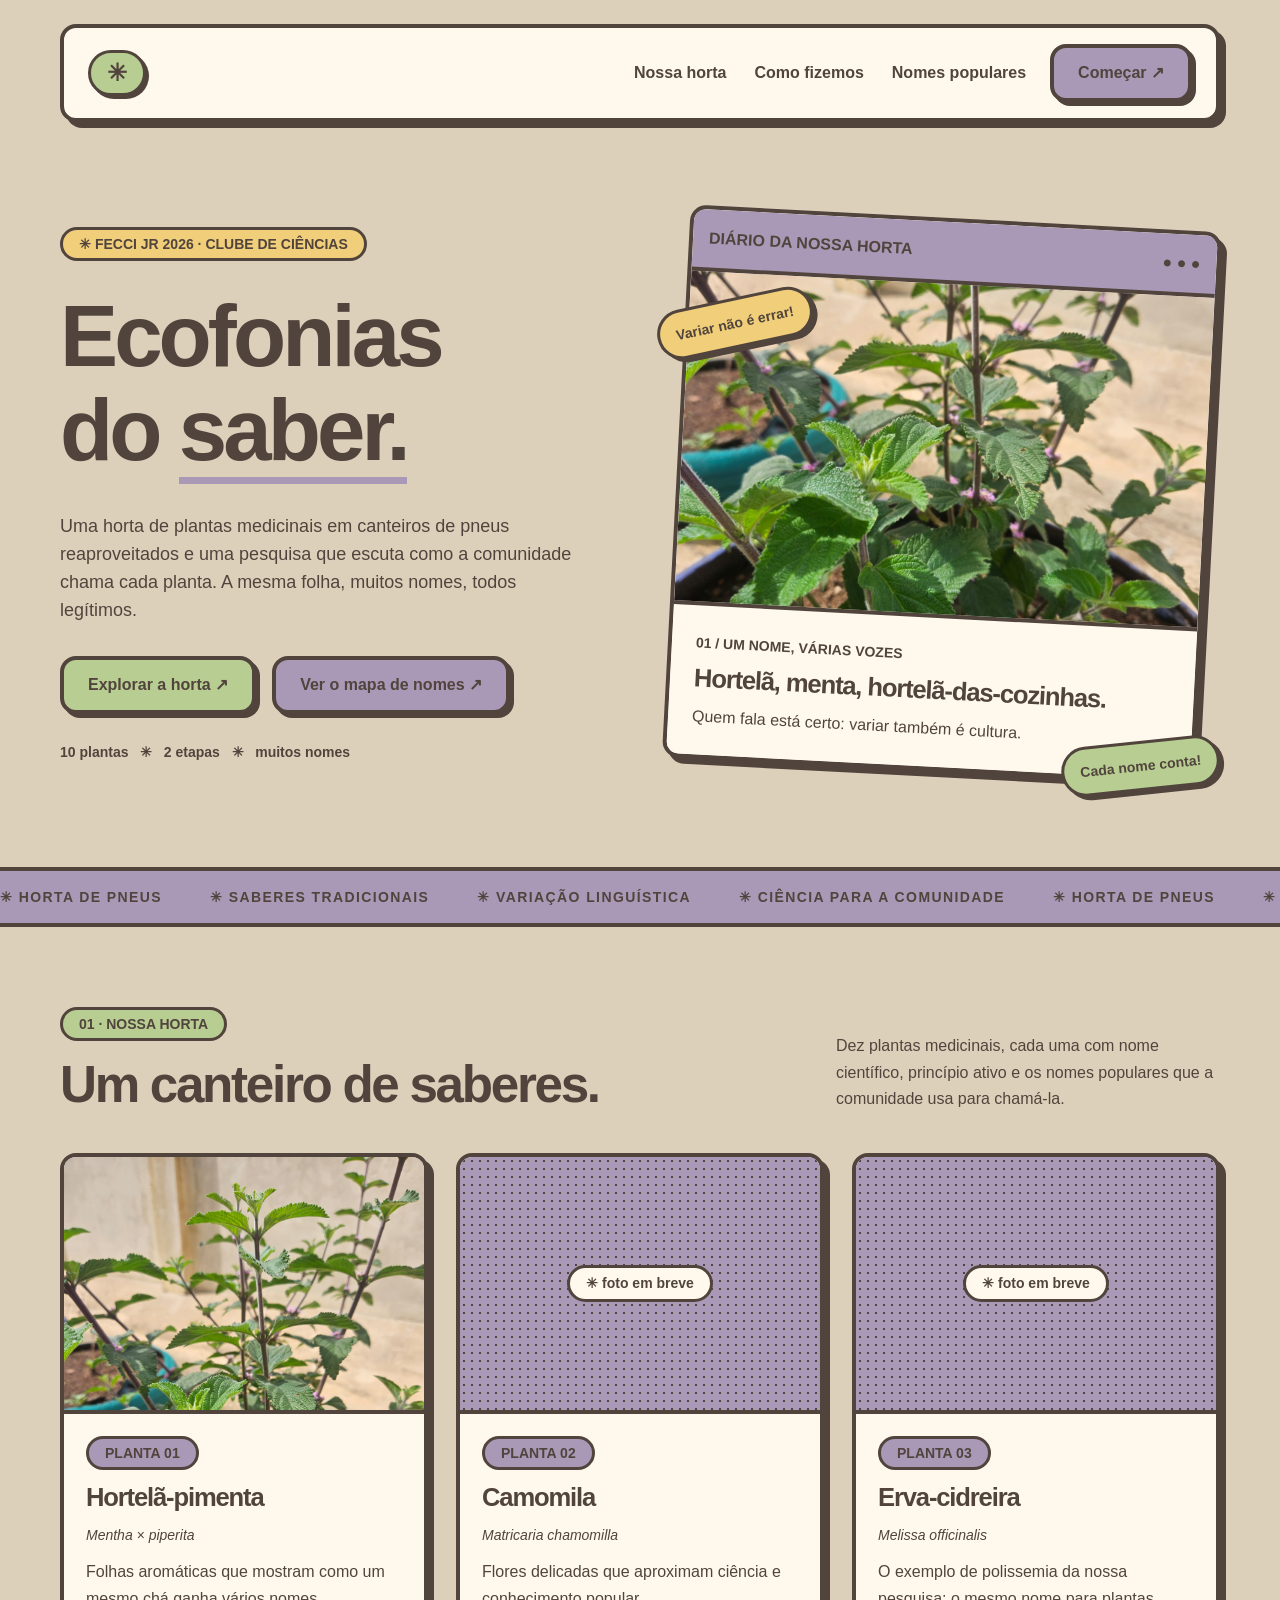
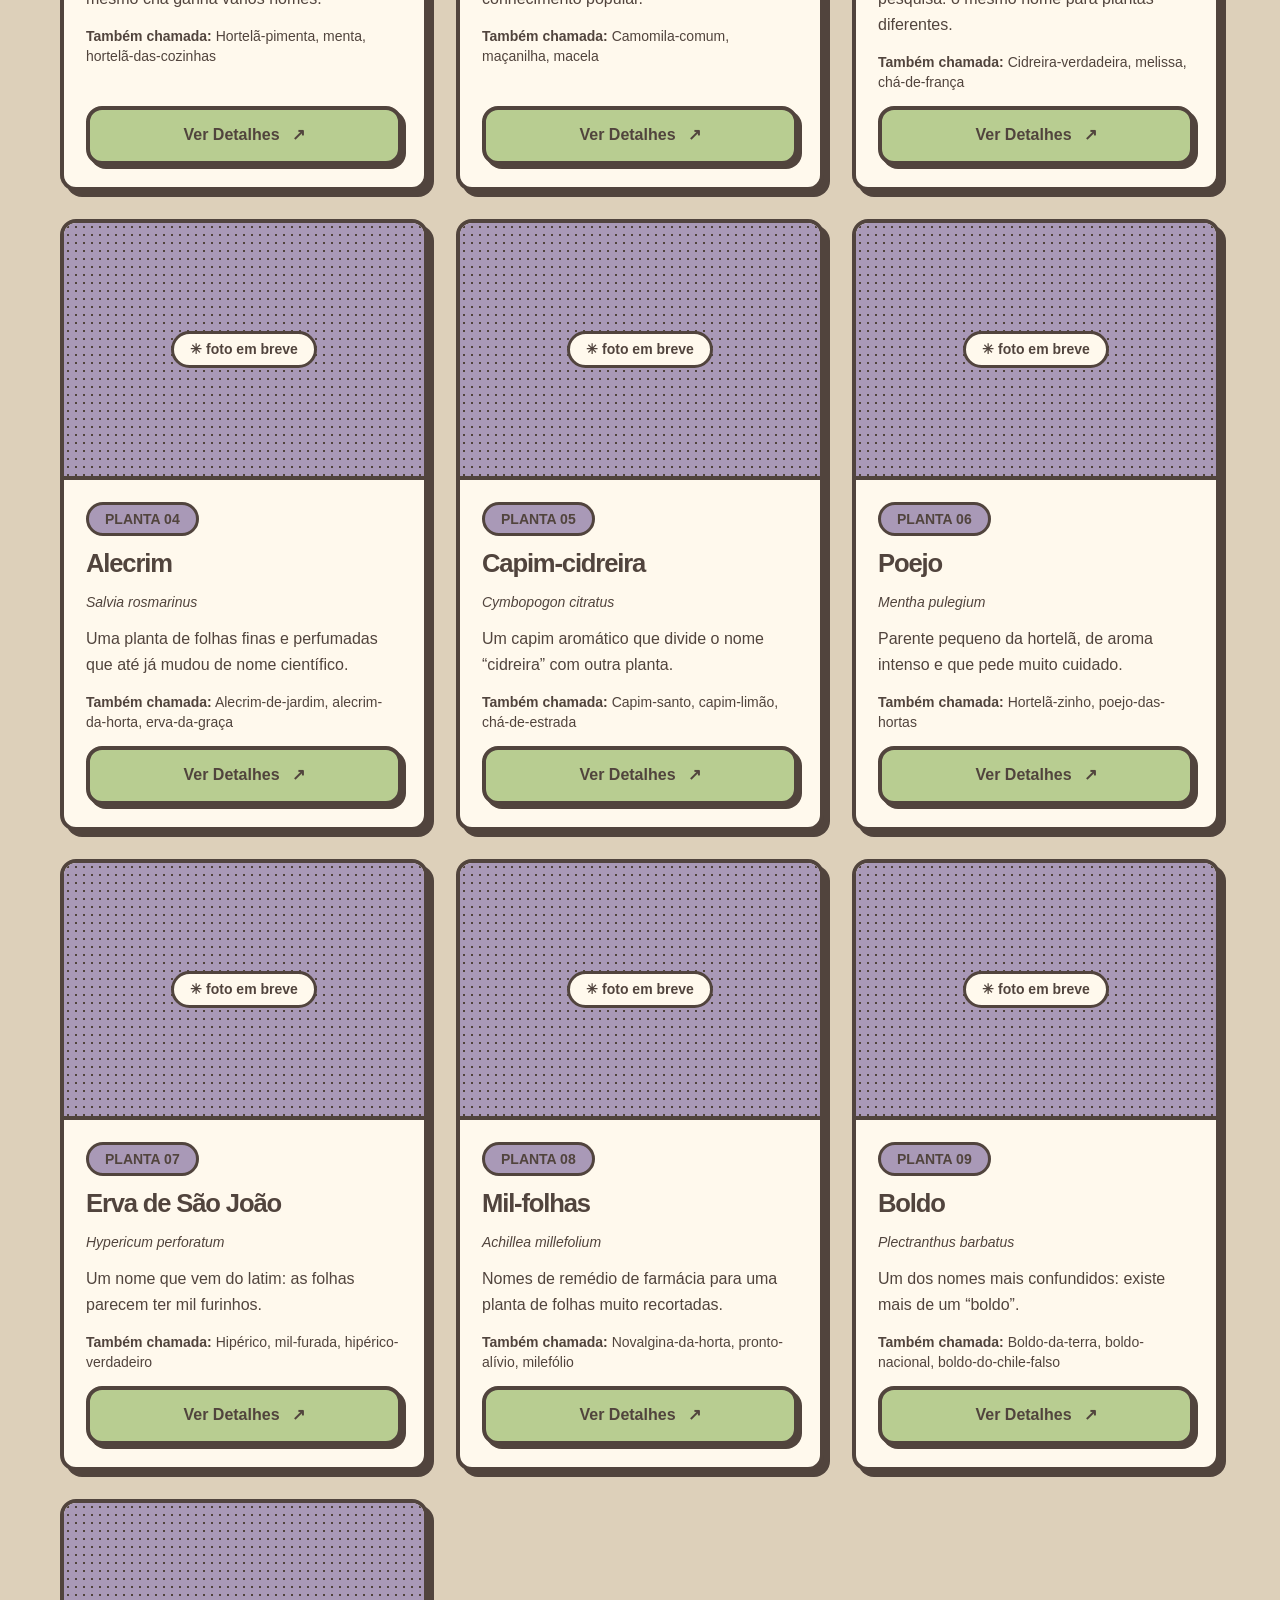
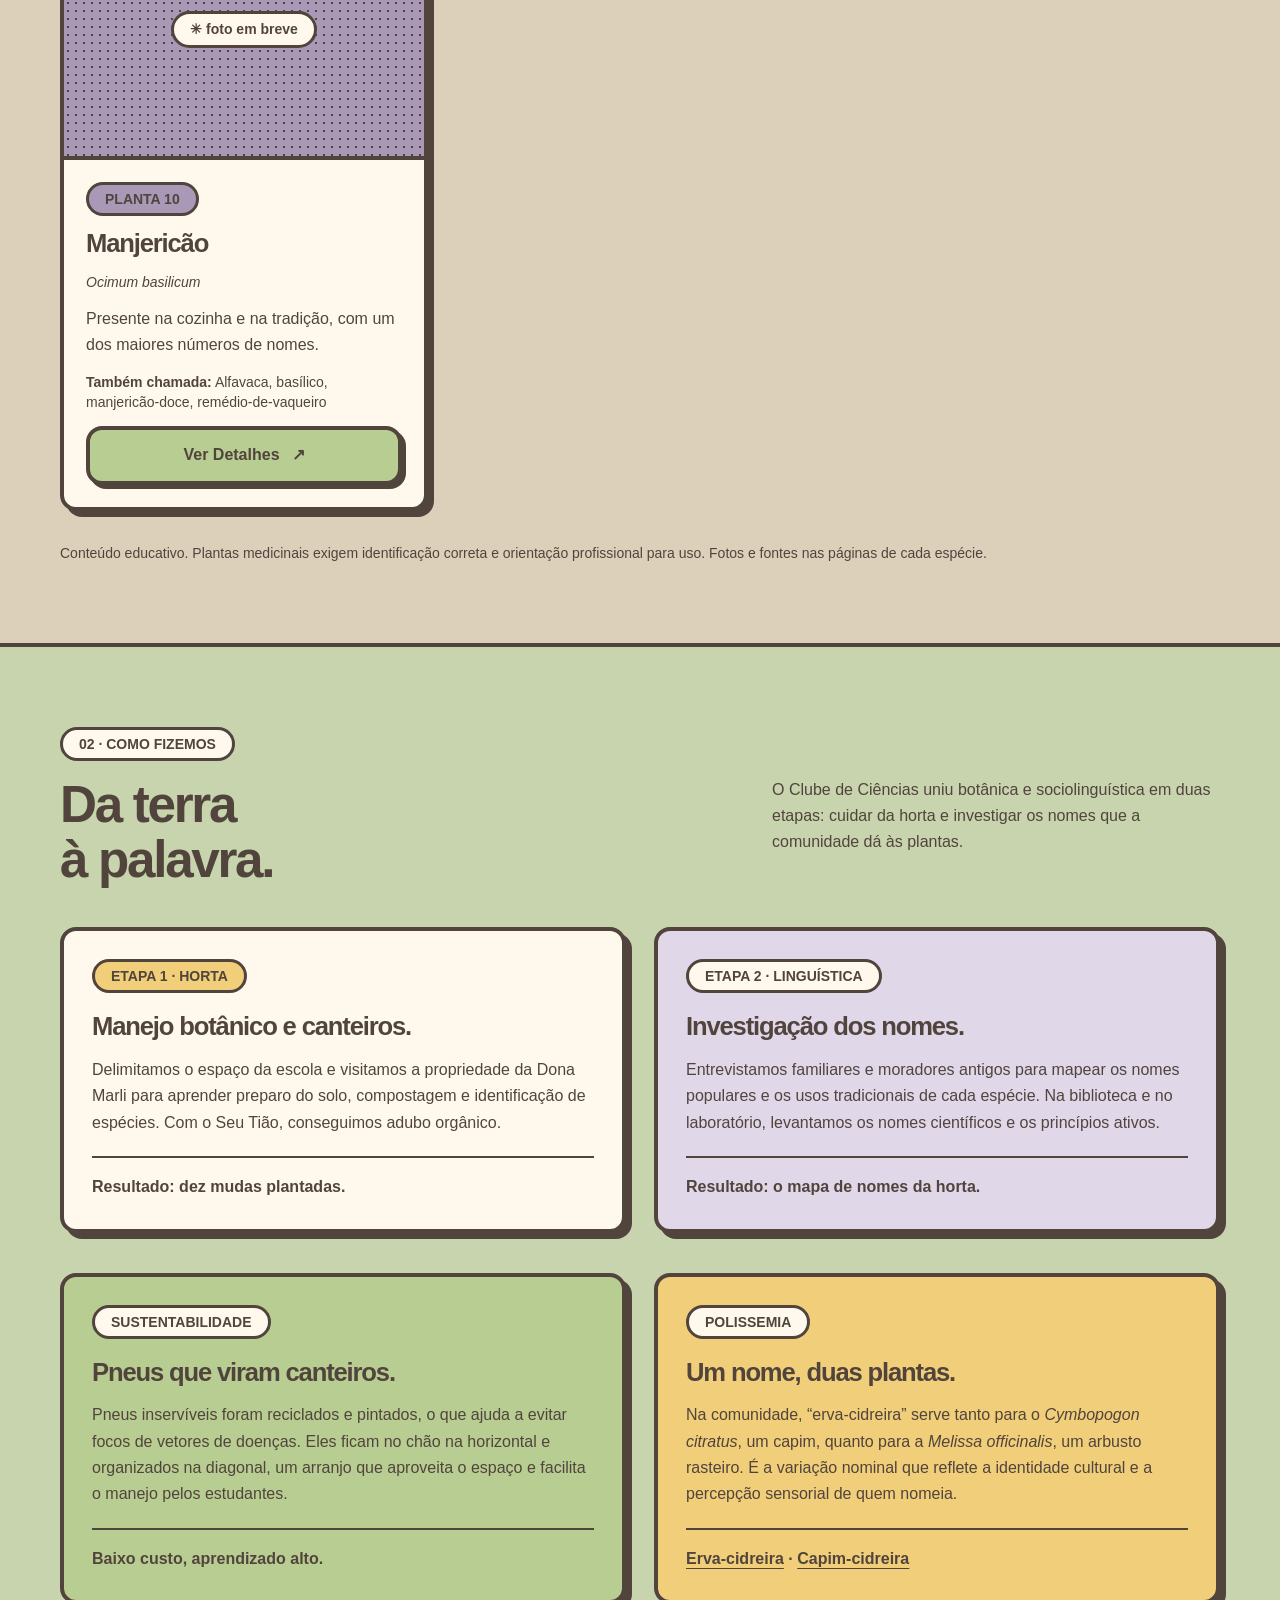
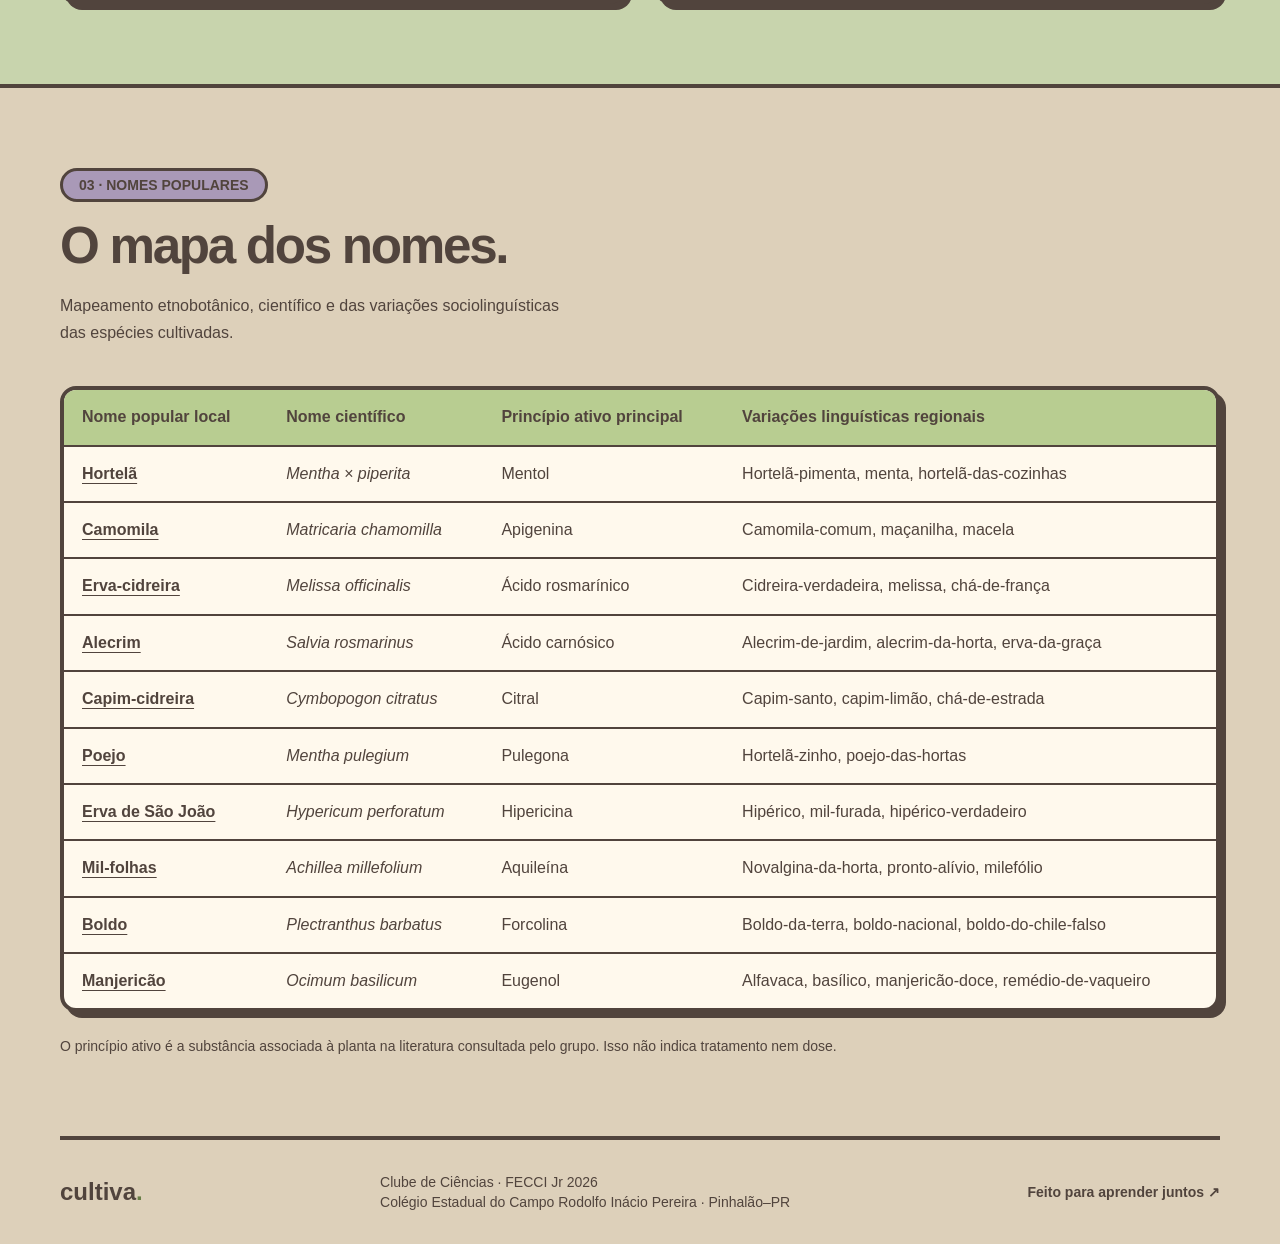
==== index.html @ 391a5bec "Add files via upload" ====
<!doctype html>
<html lang="pt-BR">
  <head>
    <meta charset="UTF-8" />
    <meta name="viewport" content="width=device-width, initial-scale=1" />
    <meta name="description" content="Ecofonias do saber: horta de plantas medicinais em canteiros de pneus e a pesquisa sobre os nomes populares das plantas, do Clube de Ciências do Colégio Estadual do Campo Rodolfo Inácio Pereira (FECCI Jr 2026)." />
    <meta name="theme-color" content="#DDD0BA" />
    <title>Ecofonias do saber | FECCI Jr 2026</title>
    <link rel="stylesheet" href="assets/style.css" />
    <script src="script.js" defer></script>
  </head>
  <body>
    <a class="skip btn bg-amarelo" href="#conteudo">Pular para o conteúdo</a>
    <header class="wrap box mt-6 flex flex-wrap items-center justify-between gap-4 p-4 md:px-6">
      <a class="badge bg-verde text-2xl shadow-[3px_3px_0_#51443D]" href="index.html" aria-label="Cultiva, início">✳ </a><button class="btn bg-creme md:hidden" data-menu-toggle aria-expanded="false" aria-controls="menu">Menu ☰</button>
      <nav id="menu" data-menu class="site-nav flex items-center gap-5" aria-label="Navegação principal">
        <a class="nav-link" href="#horta">Nossa horta</a><a class="nav-link" href="#metodo">Como fizemos</a><a class="nav-link" href="#nomes">Nomes populares</a><a class="btn bg-lavanda" href="#horta">Começar ↗</a>
      </nav>
    </header>
    <main id="conteudo">
      <section class="wrap grid grid-cols-1 items-center gap-12 py-20 md:grid-cols-2 md:py-24">
        <div class="hero-in">
          <span class="badge bg-amarelo mb-7">✳ FECCI JR 2026 · CLUBE DE CIÊNCIAS</span>
          <h1>Ecofonias<br />do <span class="inline-block border-b-[7px] border-lavanda">saber.</span></h1>
          <p class="mt-7 max-w-lg text-lg">Uma horta de plantas medicinais em canteiros de pneus reaproveitados e uma pesquisa que escuta como a comunidade chama cada planta. A mesma folha, muitos nomes, todos legítimos.</p>
          <div class="mt-8 flex flex-wrap gap-4">
            <a class="btn bg-verde" href="#horta">Explorar a horta ↗</a><a class="btn bg-lavanda" href="#nomes">Ver o mapa de nomes ↗</a>
          </div>
          <p class="mt-7 text-sm font-bold">10 plantas &nbsp; ✳ &nbsp; 2 etapas &nbsp; ✳ &nbsp; muitos nomes</p>
        </div>
        <div class="hero-art hero-art-in relative px-3">
          <div class="box rotate-[3deg] overflow-hidden">
            <div class="flex justify-between border-b-4 border-marrom bg-lavanda p-4 font-bold"><span>DIÁRIO DA NOSSA HORTA</span><span aria-hidden="true">● ● ●</span></div>
            <img class="w-full h-[330px] object-cover" src="assets/hortela.jpeg" alt="Hortelã-pimenta (Mentha × piperita)" width="960" height="720" fetchpriority="high" />
            <div class="border-t-4 border-marrom bg-creme p-6">
              <span class="text-sm font-bold">01 / UM NOME, VÁRIAS VOZES</span>
              <h3 class="mt-2">Hortelã, menta, hortelã-das-cozinhas.</h3>
              <p class="mt-3">Quem fala está certo: variar também é cultura.</p>
            </div>
          </div>
          <span class="badge bob absolute -left-2 top-20 -rotate-12 bg-amarelo py-3 shadow-[4px_4px_0_#51443D]">Variar não é errar!</span><span class="badge bob bob-2 absolute -bottom-5 right-0 -rotate-6 bg-verde py-3 shadow-[4px_4px_0_#51443D]">Cada nome conta!</span>
        </div>
      </section>
      <div class="marquee border-y-4 border-marrom bg-lavanda py-4" aria-label="Horta de pneus, saberes tradicionais, variação linguística, ciência para a comunidade">
        <div class="marquee-track text-sm font-black uppercase tracking-widest">
          <div class="marquee-group"><span>✳ Horta de pneus</span><span>✳ Saberes tradicionais</span><span>✳ Variação linguística</span><span>✳ Ciência para a comunidade</span></div>
          <div class="marquee-group" aria-hidden="true"><span>✳ Horta de pneus</span><span>✳ Saberes tradicionais</span><span>✳ Variação linguística</span><span>✳ Ciência para a comunidade</span></div>
        </div>
      </div>

      <section id="horta" class="wrap section">
        <div class="mb-10 flex flex-wrap items-end justify-between gap-6">
          <div><span class="badge bg-verde mb-4">01 · NOSSA HORTA</span><h2>Um canteiro de saberes.</h2></div>
          <p class="max-w-sm">Dez plantas medicinais, cada uma com nome científico, princípio ativo e os nomes populares que a comunidade usa para chamá-la.</p>
        </div>
        <div class="grid grid-cols-1 gap-7 sm:grid-cols-2 lg:grid-cols-3">
          <article class="box plant-card">
            <div class="photo-frame photo-card">
              <img src="assets/hortela.jpeg" alt="Hortelã-pimenta (Mentha × piperita)" width="960" height="720" loading="eager" onerror="this.remove()" />
            </div>
            <div class="card-body">
              <span class="badge bg-lavanda">PLANTA 01</span>
              <h3>Hortelã-pimenta</h3>
              <p class="text-sm italic">Mentha × piperita</p>
              <p>Folhas aromáticas que mostram como um mesmo chá ganha vários nomes.</p>
              <p class="text-sm"><strong>Também chamada:</strong> Hortelã-pimenta, menta, hortelã-das-cozinhas</p>
              <a class="btn bg-verde" href="planta1.html" aria-label="Ver detalhes de Hortelã-pimenta">Ver Detalhes <span aria-hidden="true">↗</span></a>
            </div>
          </article>
          <article class="box plant-card">
            <div class="photo-frame photo-card">
              <img src="assets/planta2.jpg" alt="Camomila (Matricaria chamomilla)" width="960" height="720" loading="lazy" onerror="this.remove()" />
            </div>
            <div class="card-body">
              <span class="badge bg-lavanda">PLANTA 02</span>
              <h3>Camomila</h3>
              <p class="text-sm italic">Matricaria chamomilla</p>
              <p>Flores delicadas que aproximam ciência e conhecimento popular.</p>
              <p class="text-sm"><strong>Também chamada:</strong> Camomila-comum, maçanilha, macela</p>
              <a class="btn bg-verde" href="planta2.html" aria-label="Ver detalhes de Camomila">Ver Detalhes <span aria-hidden="true">↗</span></a>
            </div>
          </article>
          <article class="box plant-card">
            <div class="photo-frame photo-card">
              <img src="assets/planta3.jpg" alt="Erva-cidreira (Melissa officinalis)" width="960" height="720" loading="lazy" onerror="this.remove()" />
            </div>
            <div class="card-body">
              <span class="badge bg-lavanda">PLANTA 03</span>
              <h3>Erva-cidreira</h3>
              <p class="text-sm italic">Melissa officinalis</p>
              <p>O exemplo de polissemia da nossa pesquisa: o mesmo nome para plantas diferentes.</p>
              <p class="text-sm"><strong>Também chamada:</strong> Cidreira-verdadeira, melissa, chá-de-frança</p>
              <a class="btn bg-verde" href="planta3.html" aria-label="Ver detalhes de Erva-cidreira">Ver Detalhes <span aria-hidden="true">↗</span></a>
            </div>
          </article>
          <article class="box plant-card">
            <div class="photo-frame photo-card">
              <img src="assets/planta4.jpg" alt="Alecrim (Salvia rosmarinus)" width="960" height="720" loading="lazy" onerror="this.remove()" />
            </div>
            <div class="card-body">
              <span class="badge bg-lavanda">PLANTA 04</span>
              <h3>Alecrim</h3>
              <p class="text-sm italic">Salvia rosmarinus</p>
              <p>Uma planta de folhas finas e perfumadas que até já mudou de nome científico.</p>
              <p class="text-sm"><strong>Também chamada:</strong> Alecrim-de-jardim, alecrim-da-horta, erva-da-graça</p>
              <a class="btn bg-verde" href="planta4.html" aria-label="Ver detalhes de Alecrim">Ver Detalhes <span aria-hidden="true">↗</span></a>
            </div>
          </article>
          <article class="box plant-card">
            <div class="photo-frame photo-card">
              <img src="assets/capim-cidreira.jpg" alt="Capim-cidreira (Cymbopogon citratus)" width="960" height="720" loading="lazy" onerror="this.remove()" />
            </div>
            <div class="card-body">
              <span class="badge bg-lavanda">PLANTA 05</span>
              <h3>Capim-cidreira</h3>
              <p class="text-sm italic">Cymbopogon citratus</p>
              <p>Um capim aromático que divide o nome “cidreira” com outra planta.</p>
              <p class="text-sm"><strong>Também chamada:</strong> Capim-santo, capim-limão, chá-de-estrada</p>
              <a class="btn bg-verde" href="planta5.html" aria-label="Ver detalhes de Capim-cidreira">Ver Detalhes <span aria-hidden="true">↗</span></a>
            </div>
          </article>
          <article class="box plant-card">
            <div class="photo-frame photo-card">
              <img src="assets/poejo.jpg" alt="Poejo (Mentha pulegium)" width="960" height="720" loading="lazy" onerror="this.remove()" />
            </div>
            <div class="card-body">
              <span class="badge bg-lavanda">PLANTA 06</span>
              <h3>Poejo</h3>
              <p class="text-sm italic">Mentha pulegium</p>
              <p>Parente pequeno da hortelã, de aroma intenso e que pede muito cuidado.</p>
              <p class="text-sm"><strong>Também chamada:</strong> Hortelã-zinho, poejo-das-hortas</p>
              <a class="btn bg-verde" href="planta6.html" aria-label="Ver detalhes de Poejo">Ver Detalhes <span aria-hidden="true">↗</span></a>
            </div>
          </article>
          <article class="box plant-card">
            <div class="photo-frame photo-card">
              <img src="assets/erva-de-sao-joao.jpg" alt="Erva de São João (Hypericum perforatum)" width="960" height="720" loading="lazy" onerror="this.remove()" />
            </div>
            <div class="card-body">
              <span class="badge bg-lavanda">PLANTA 07</span>
              <h3>Erva de São João</h3>
              <p class="text-sm italic">Hypericum perforatum</p>
              <p>Um nome que vem do latim: as folhas parecem ter mil furinhos.</p>
              <p class="text-sm"><strong>Também chamada:</strong> Hipérico, mil-furada, hipérico-verdadeiro</p>
              <a class="btn bg-verde" href="planta7.html" aria-label="Ver detalhes de Erva de São João">Ver Detalhes <span aria-hidden="true">↗</span></a>
            </div>
          </article>
          <article class="box plant-card">
            <div class="photo-frame photo-card">
              <img src="assets/mil-folhas.jpg" alt="Mil-folhas (Achillea millefolium)" width="960" height="720" loading="lazy" onerror="this.remove()" />
            </div>
            <div class="card-body">
              <span class="badge bg-lavanda">PLANTA 08</span>
              <h3>Mil-folhas</h3>
              <p class="text-sm italic">Achillea millefolium</p>
              <p>Nomes de remédio de farmácia para uma planta de folhas muito recortadas.</p>
              <p class="text-sm"><strong>Também chamada:</strong> Novalgina-da-horta, pronto-alívio, milefólio</p>
              <a class="btn bg-verde" href="planta8.html" aria-label="Ver detalhes de Mil-folhas">Ver Detalhes <span aria-hidden="true">↗</span></a>
            </div>
          </article>
          <article class="box plant-card">
            <div class="photo-frame photo-card">
              <img src="assets/boldo.jpg" alt="Boldo (Plectranthus barbatus)" width="960" height="720" loading="lazy" onerror="this.remove()" />
            </div>
            <div class="card-body">
              <span class="badge bg-lavanda">PLANTA 09</span>
              <h3>Boldo</h3>
              <p class="text-sm italic">Plectranthus barbatus</p>
              <p>Um dos nomes mais confundidos: existe mais de um “boldo”.</p>
              <p class="text-sm"><strong>Também chamada:</strong> Boldo-da-terra, boldo-nacional, boldo-do-chile-falso</p>
              <a class="btn bg-verde" href="planta9.html" aria-label="Ver detalhes de Boldo">Ver Detalhes <span aria-hidden="true">↗</span></a>
            </div>
          </article>
          <article class="box plant-card">
            <div class="photo-frame photo-card">
              <img src="assets/manjericao.jpg" alt="Manjericão (Ocimum basilicum)" width="960" height="720" loading="lazy" onerror="this.remove()" />
            </div>
            <div class="card-body">
              <span class="badge bg-lavanda">PLANTA 10</span>
              <h3>Manjericão</h3>
              <p class="text-sm italic">Ocimum basilicum</p>
              <p>Presente na cozinha e na tradição, com um dos maiores números de nomes.</p>
              <p class="text-sm"><strong>Também chamada:</strong> Alfavaca, basílico, manjericão-doce, remédio-de-vaqueiro</p>
              <a class="btn bg-verde" href="planta10.html" aria-label="Ver detalhes de Manjericão">Ver Detalhes <span aria-hidden="true">↗</span></a>
            </div>
          </article>
        </div>
        <p class="mt-8 text-sm">Conteúdo educativo. Plantas medicinais exigem identificação correta e orientação profissional para uso. Fotos e fontes nas páginas de cada espécie.</p>
      </section>

      <section id="metodo" class="border-y-4 border-marrom bg-[#C8D4AD] section">
        <div class="wrap">
          <span class="badge bg-creme mb-4">02 · COMO FIZEMOS</span>
          <div class="mb-10 grid grid-cols-1 gap-5 md:grid-cols-2">
            <h2>Da terra<br />à palavra.</h2>
            <p class="max-w-md md:justify-self-end">O Clube de Ciências uniu botânica e sociolinguística em duas etapas: cuidar da horta e investigar os nomes que a comunidade dá às plantas.</p>
          </div>
          <div class="grid grid-cols-1 gap-7 md:grid-cols-2">
            <article class="box p-7">
              <span class="badge bg-amarelo mb-5">ETAPA 1 · HORTA</span>
              <h3>Manejo botânico e canteiros.</h3>
              <p class="mt-4">Delimitamos o espaço da escola e visitamos a propriedade da Dona Marli para aprender preparo do solo, compostagem e identificação de espécies. Com o Seu Tião, conseguimos adubo orgânico.</p>
              <p class="mt-5 border-t-2 border-marrom pt-4 font-bold">Resultado: dez mudas plantadas.</p>
            </article>
            <article class="box bg-[#E0D7E9] p-7">
              <span class="badge bg-creme mb-5">ETAPA 2 · LINGUÍSTICA</span>
              <h3>Investigação dos nomes.</h3>
              <p class="mt-4">Entrevistamos familiares e moradores antigos para mapear os nomes populares e os usos tradicionais de cada espécie. Na biblioteca e no laboratório, levantamos os nomes científicos e os princípios ativos.</p>
              <p class="mt-5 border-t-2 border-marrom pt-4 font-bold">Resultado: o mapa de nomes da horta.</p>
            </article>
          </div>
          <div class="mt-10 grid grid-cols-1 gap-7 md:grid-cols-2">
            <article class="box bg-verde p-7">
              <span class="badge bg-creme mb-5">SUSTENTABILIDADE</span>
              <h3>Pneus que viram canteiros.</h3>
              <p class="mt-4">Pneus inservíveis foram reciclados e pintados, o que ajuda a evitar focos de vetores de doenças. Eles ficam no chão na horizontal e organizados na diagonal, um arranjo que aproveita o espaço e facilita o manejo pelos estudantes.</p>
              <p class="mt-5 border-t-2 border-marrom pt-4 font-bold">Baixo custo, aprendizado alto.</p>
            </article>
            <article class="box bg-amarelo p-7">
              <span class="badge bg-creme mb-5">POLISSEMIA</span>
              <h3>Um nome, duas plantas.</h3>
              <p class="mt-4">Na comunidade, “erva-cidreira” serve tanto para o <em>Cymbopogon citratus</em>, um capim, quanto para a <em>Melissa officinalis</em>, um arbusto rasteiro. É a variação nominal que reflete a identidade cultural e a percepção sensorial de quem nomeia.</p>
              <p class="mt-5 border-t-2 border-marrom pt-4 font-bold"><a class="underline" href="planta3.html">Erva-cidreira</a> · <a class="underline" href="planta5.html">Capim-cidreira</a></p>
            </article>
          </div>
        </div>
      </section>

      <section id="nomes" class="wrap section">
        <div class="mb-10">
          <span class="badge bg-lavanda mb-4">03 · NOMES POPULARES</span>
          <h2>O mapa dos nomes.</h2>
          <p class="mt-5 max-w-lg">Mapeamento etnobotânico, científico e das variações sociolinguísticas das espécies cultivadas.</p>
        </div>
        <div class="box tbl-wrap">
          <table class="tbl">
            <caption class="sr-only">Mapeamento etnobotânico, científico e variações sociolinguísticas das espécies cultivadas</caption>
            <thead><tr><th scope="col">Nome popular local</th><th scope="col">Nome científico</th><th scope="col">Princípio ativo principal</th><th scope="col">Variações linguísticas regionais</th></tr></thead>
            <tbody>
            <tr><td><a class="underline font-bold" href="planta1.html">Hortelã</a></td><td><em>Mentha × piperita</em></td><td>Mentol</td><td>Hortelã-pimenta, menta, hortelã-das-cozinhas</td></tr>
            <tr><td><a class="underline font-bold" href="planta2.html">Camomila</a></td><td><em>Matricaria chamomilla</em></td><td>Apigenina</td><td>Camomila-comum, maçanilha, macela</td></tr>
            <tr><td><a class="underline font-bold" href="planta3.html">Erva-cidreira</a></td><td><em>Melissa officinalis</em></td><td>Ácido rosmarínico</td><td>Cidreira-verdadeira, melissa, chá-de-frança</td></tr>
            <tr><td><a class="underline font-bold" href="planta4.html">Alecrim</a></td><td><em>Salvia rosmarinus</em></td><td>Ácido carnósico</td><td>Alecrim-de-jardim, alecrim-da-horta, erva-da-graça</td></tr>
            <tr><td><a class="underline font-bold" href="planta5.html">Capim-cidreira</a></td><td><em>Cymbopogon citratus</em></td><td>Citral</td><td>Capim-santo, capim-limão, chá-de-estrada</td></tr>
            <tr><td><a class="underline font-bold" href="planta6.html">Poejo</a></td><td><em>Mentha pulegium</em></td><td>Pulegona</td><td>Hortelã-zinho, poejo-das-hortas</td></tr>
            <tr><td><a class="underline font-bold" href="planta7.html">Erva de São João</a></td><td><em>Hypericum perforatum</em></td><td>Hipericina</td><td>Hipérico, mil-furada, hipérico-verdadeiro</td></tr>
            <tr><td><a class="underline font-bold" href="planta8.html">Mil-folhas</a></td><td><em>Achillea millefolium</em></td><td>Aquileína</td><td>Novalgina-da-horta, pronto-alívio, milefólio</td></tr>
            <tr><td><a class="underline font-bold" href="planta9.html">Boldo</a></td><td><em>Plectranthus barbatus</em></td><td>Forcolina</td><td>Boldo-da-terra, boldo-nacional, boldo-do-chile-falso</td></tr>
            <tr><td><a class="underline font-bold" href="planta10.html">Manjericão</a></td><td><em>Ocimum basilicum</em></td><td>Eugenol</td><td>Alfavaca, basílico, manjericão-doce, remédio-de-vaqueiro</td></tr>
            </tbody>
          </table>
        </div>
        <p class="mt-6 text-sm">O princípio ativo é a substância associada à planta na literatura consultada pelo grupo. Isso não indica tratamento nem dose.</p>
      </section>

    </main>
    <footer class="wrap flex flex-wrap items-center justify-between gap-4 border-t-4 border-marrom py-8">
      <a href="index.html" class="text-2xl font-black">cultiva<span class="text-[#687E46]">.</span></a>
      <p class="text-sm">Clube de Ciências · FECCI Jr 2026<br />Colégio Estadual do Campo Rodolfo Inácio Pereira · Pinhalão–PR</p>
      <p class="text-sm font-bold">Feito para aprender juntos ↗</p>
    </footer>
  </body>
</html>
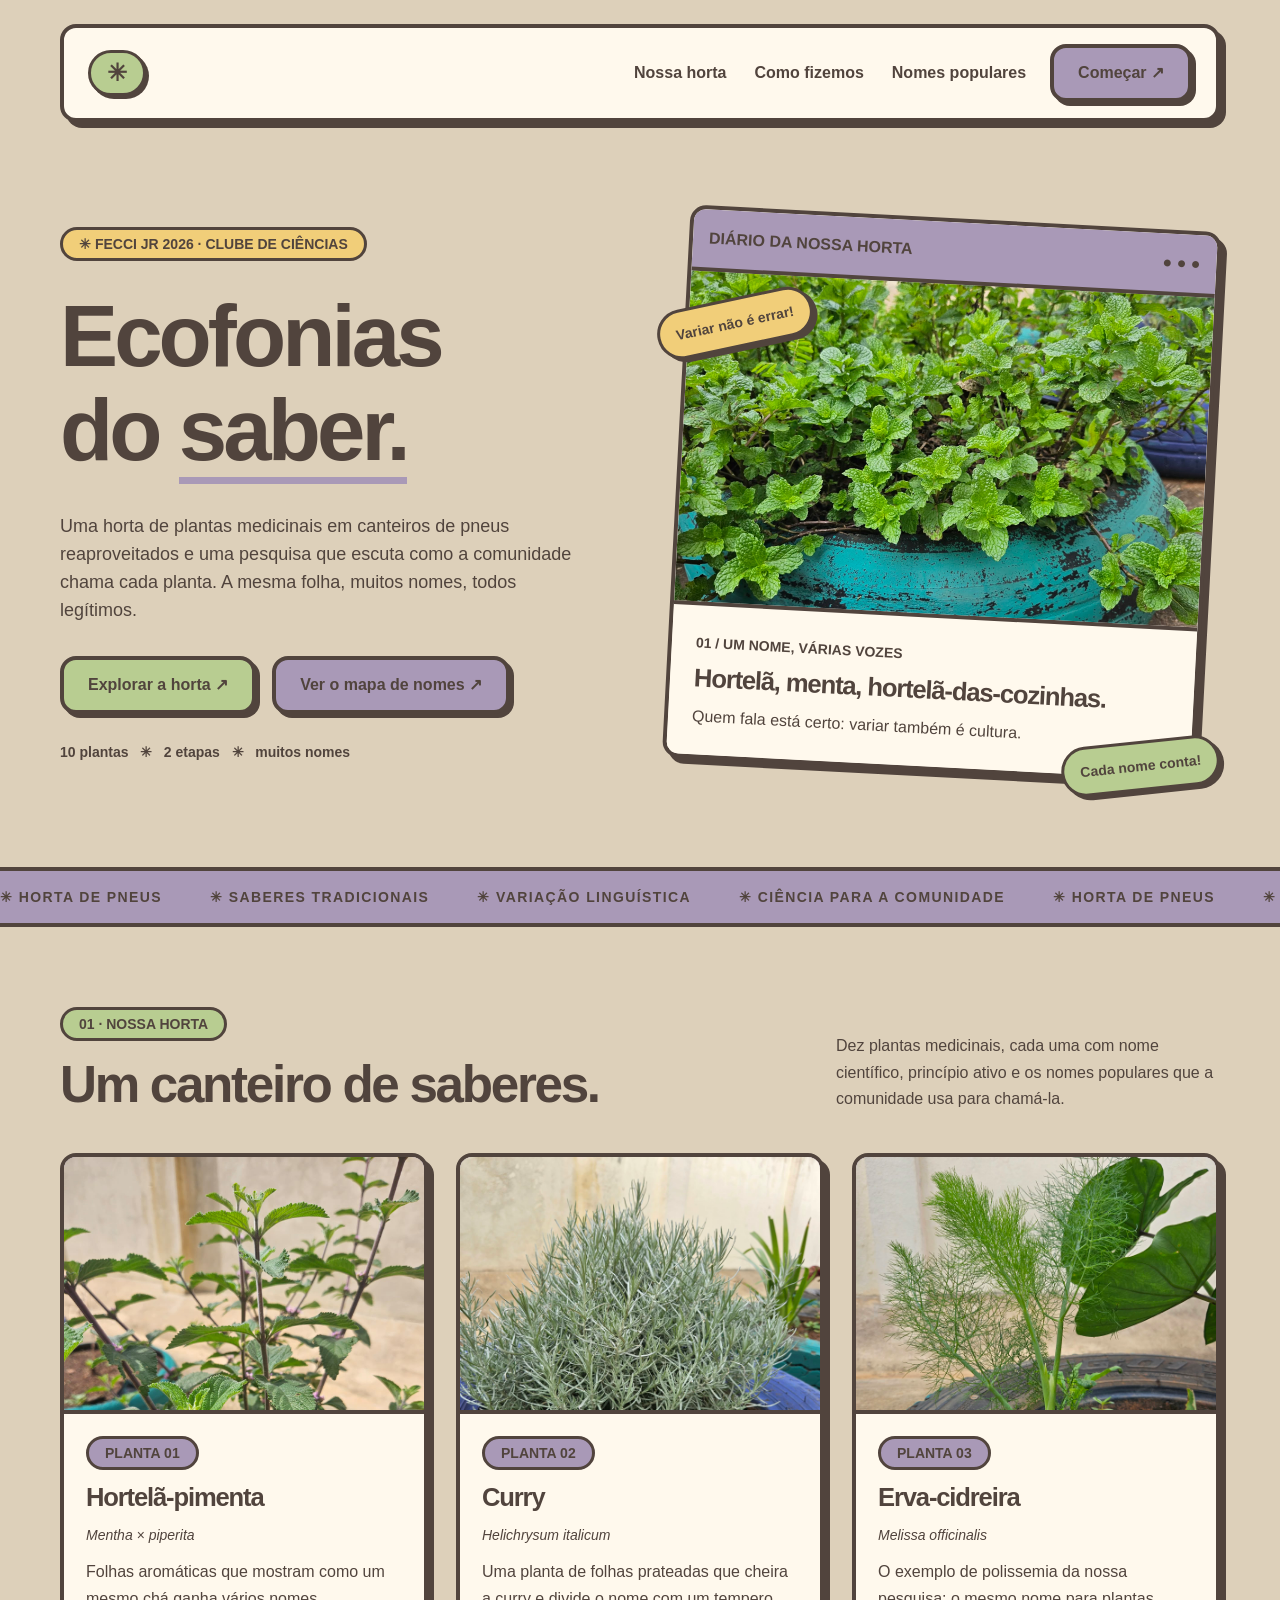
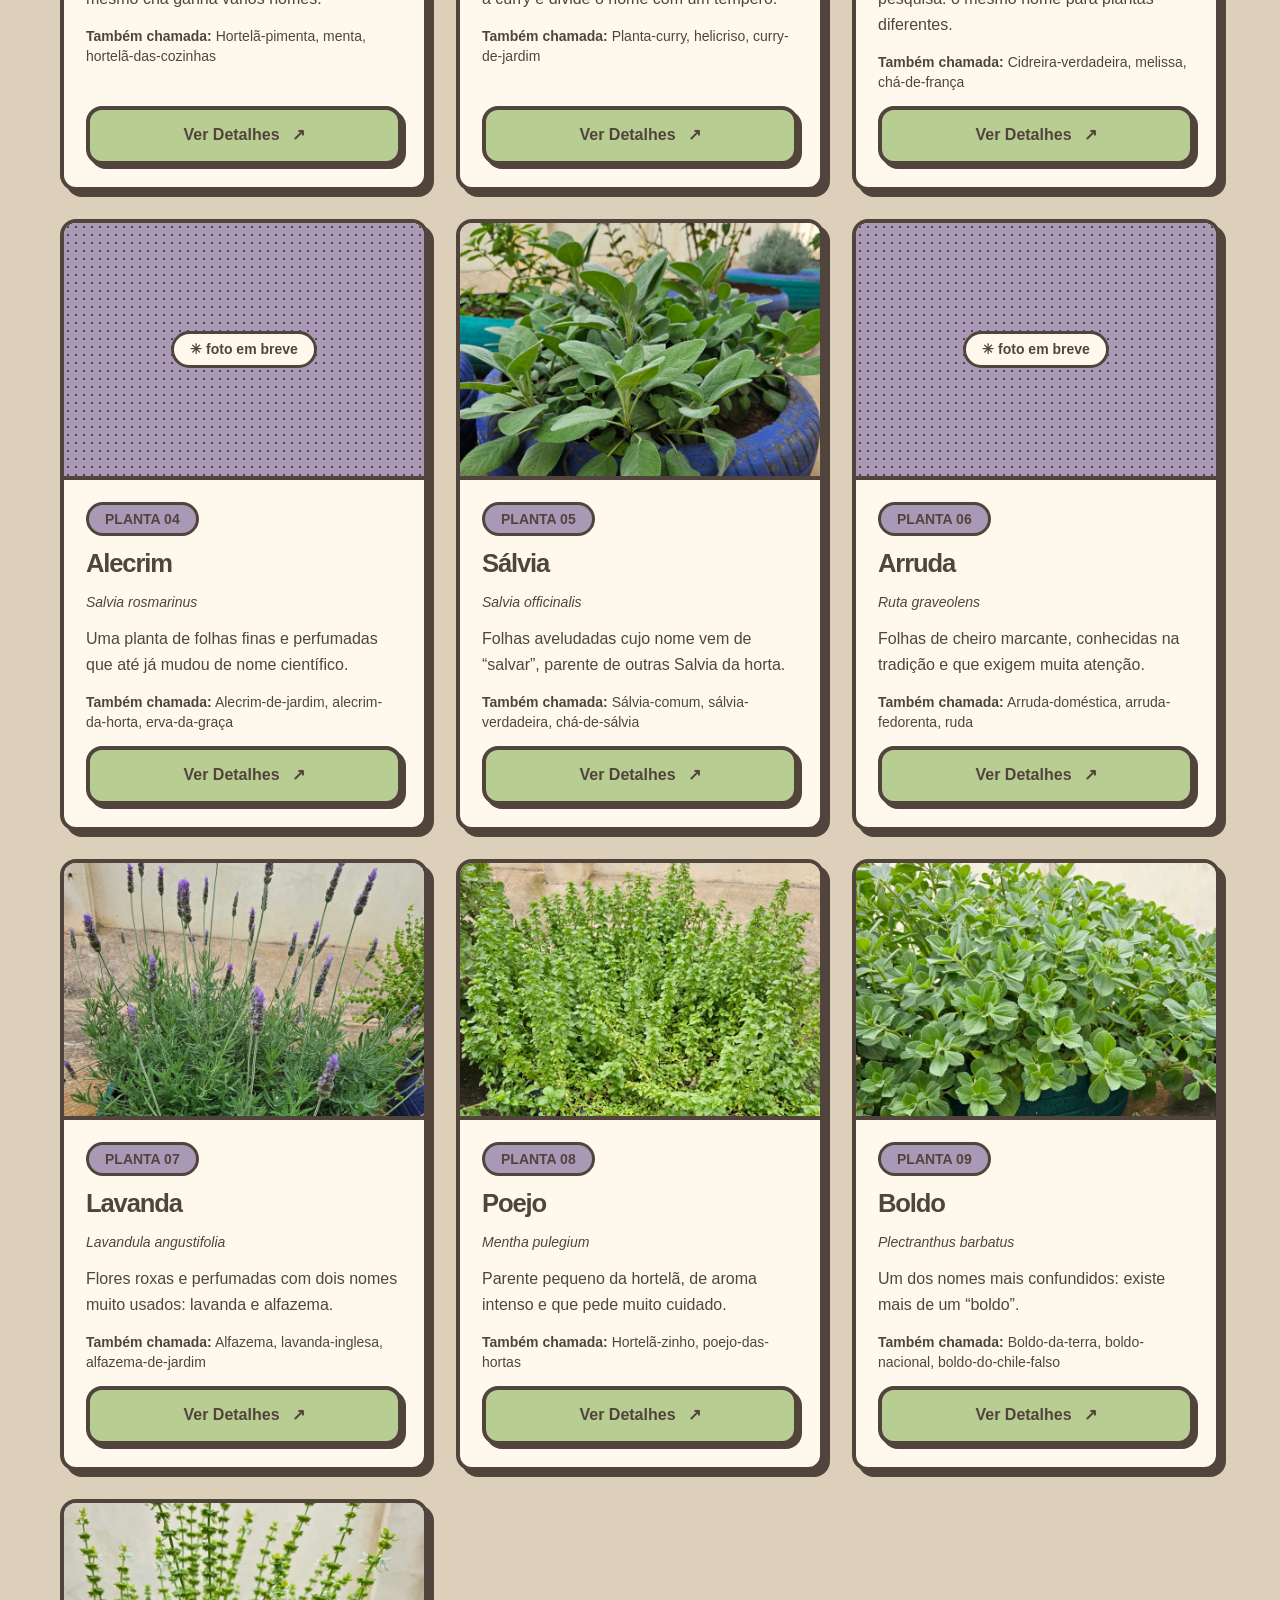
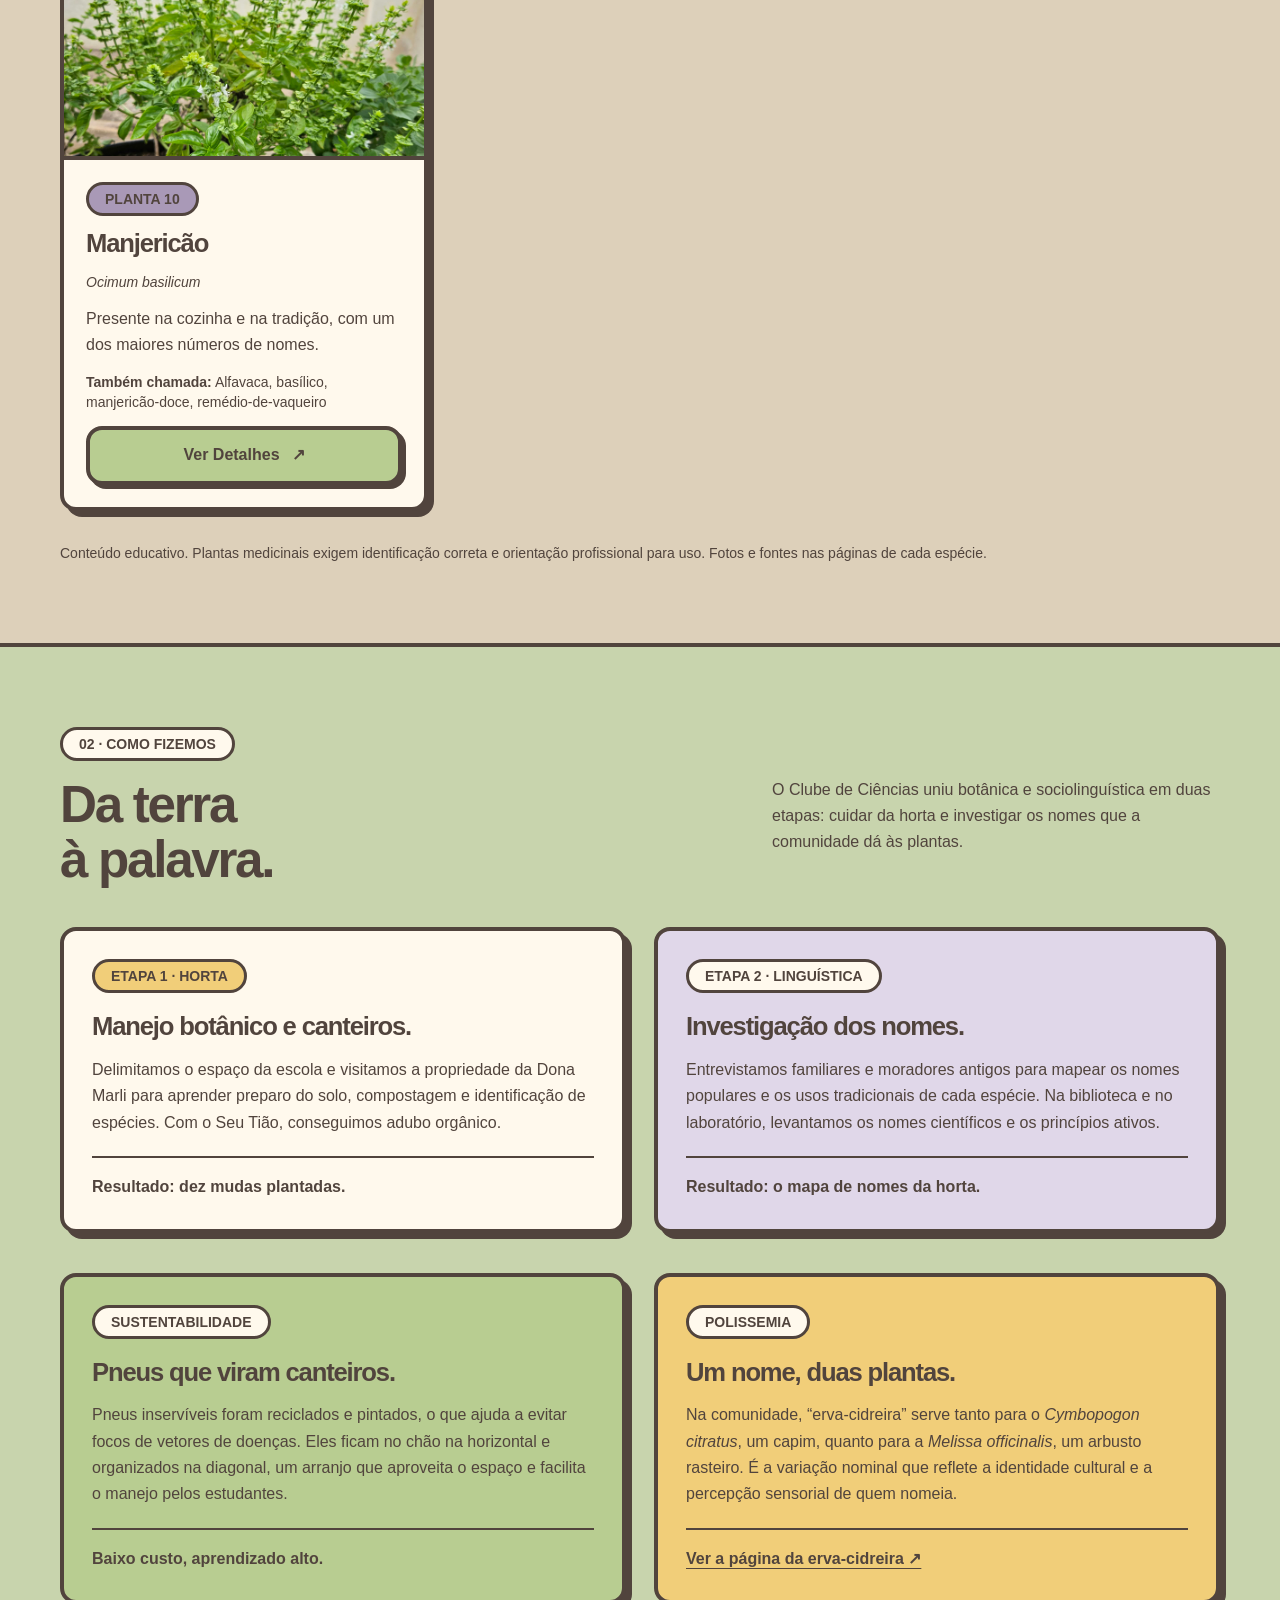
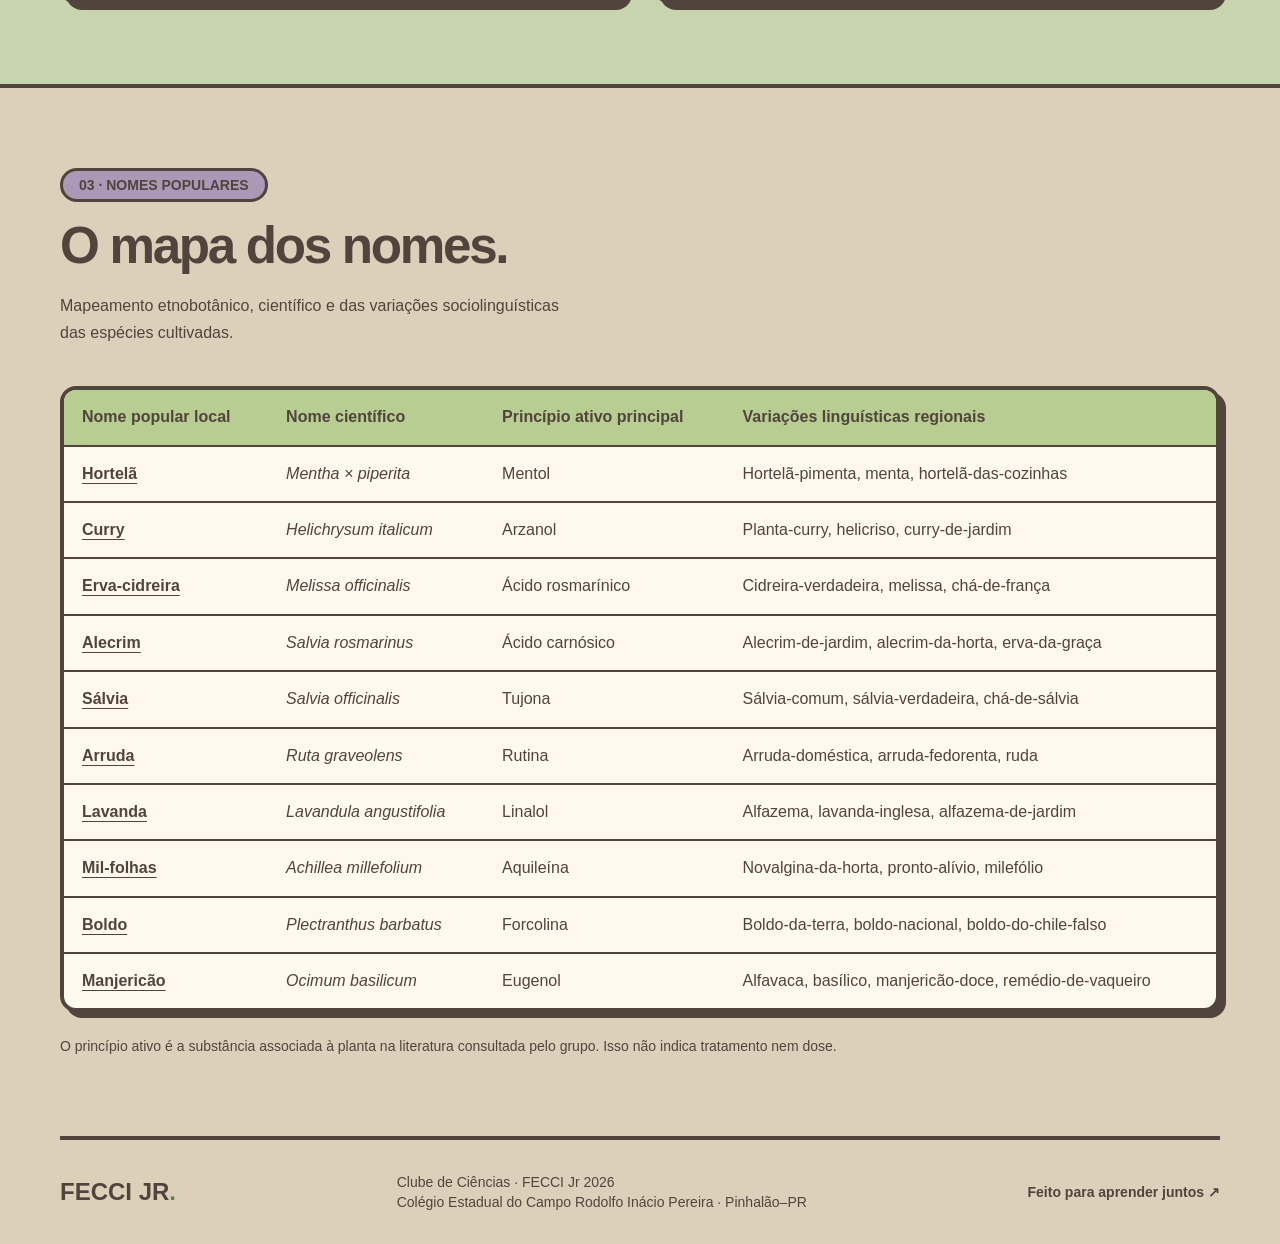
==== commit 1bc129bb: "fotos att" ====
--- a/index.html
+++ b/index.html
@@ -12,7 +12,7 @@
   <body>
     <a class="skip btn bg-amarelo" href="#conteudo">Pular para o conteúdo</a>
     <header class="wrap box mt-6 flex flex-wrap items-center justify-between gap-4 p-4 md:px-6">
-      <a class="badge bg-verde text-2xl shadow-[3px_3px_0_#51443D]" href="index.html" aria-label="Cultiva, início">✳ </a><button class="btn bg-creme md:hidden" data-menu-toggle aria-expanded="false" aria-controls="menu">Menu ☰</button>
+      <a class="badge bg-verde text-2xl shadow-[3px_3px_0_#51443D]" href="index.html" aria-label="Cultiva, início">✳</a><button class="btn bg-creme md:hidden" data-menu-toggle aria-expanded="false" aria-controls="menu">Menu ☰</button>
       <nav id="menu" data-menu class="site-nav flex items-center gap-5" aria-label="Navegação principal">
         <a class="nav-link" href="#horta">Nossa horta</a><a class="nav-link" href="#metodo">Como fizemos</a><a class="nav-link" href="#nomes">Nomes populares</a><a class="btn bg-lavanda" href="#horta">Começar ↗</a>
       </nav>
@@ -31,7 +31,7 @@
         <div class="hero-art hero-art-in relative px-3">
           <div class="box rotate-[3deg] overflow-hidden">
             <div class="flex justify-between border-b-4 border-marrom bg-lavanda p-4 font-bold"><span>DIÁRIO DA NOSSA HORTA</span><span aria-hidden="true">● ● ●</span></div>
-            <img class="w-full h-[330px] object-cover" src="assets/hortela.jpeg" alt="Hortelã-pimenta (Mentha × piperita)" width="960" height="720" fetchpriority="high" />
+            <img class="w-full h-[330px] object-cover" src="assets/hortelanaopimenta.jpeg" alt="Hortelã-pimenta (Mentha × piperita)" width="960" height="720" fetchpriority="high" />
             <div class="border-t-4 border-marrom bg-creme p-6">
               <span class="text-sm font-bold">01 / UM NOME, VÁRIAS VOZES</span>
               <h3 class="mt-2">Hortelã, menta, hortelã-das-cozinhas.</h3>
@@ -69,20 +69,20 @@
           </article>
           <article class="box plant-card">
             <div class="photo-frame photo-card">
-              <img src="assets/planta2.jpg" alt="Camomila (Matricaria chamomilla)" width="960" height="720" loading="lazy" onerror="this.remove()" />
+              <img src="assets/curry.jpeg" alt="Curry (Helichrysum italicum)" width="960" height="720" loading="lazy" onerror="this.remove()" />
             </div>
             <div class="card-body">
               <span class="badge bg-lavanda">PLANTA 02</span>
-              <h3>Camomila</h3>
-              <p class="text-sm italic">Matricaria chamomilla</p>
-              <p>Flores delicadas que aproximam ciência e conhecimento popular.</p>
-              <p class="text-sm"><strong>Também chamada:</strong> Camomila-comum, maçanilha, macela</p>
-              <a class="btn bg-verde" href="planta2.html" aria-label="Ver detalhes de Camomila">Ver Detalhes <span aria-hidden="true">↗</span></a>
-            </div>
-          </article>
-          <article class="box plant-card">
-            <div class="photo-frame photo-card">
-              <img src="assets/planta3.jpg" alt="Erva-cidreira (Melissa officinalis)" width="960" height="720" loading="lazy" onerror="this.remove()" />
+              <h3>Curry</h3>
+              <p class="text-sm italic">Helichrysum italicum</p>
+              <p>Uma planta de folhas prateadas que cheira a curry e divide o nome com um tempero.</p>
+              <p class="text-sm"><strong>Também chamada:</strong> Planta-curry, helicriso, curry-de-jardim</p>
+              <a class="btn bg-verde" href="planta2.html" aria-label="Ver detalhes de Curry">Ver Detalhes <span aria-hidden="true">↗</span></a>
+            </div>
+          </article>
+          <article class="box plant-card">
+            <div class="photo-frame photo-card">
+              <img src="assets/Erva cidreira 2.jpeg" alt="Erva-cidreira (Melissa officinalis)" width="960" height="720" loading="lazy" onerror="this.remove()" />
             </div>
             <div class="card-body">
               <span class="badge bg-lavanda">PLANTA 03</span>
@@ -95,7 +95,7 @@
           </article>
           <article class="box plant-card">
             <div class="photo-frame photo-card">
-              <img src="assets/planta4.jpg" alt="Alecrim (Salvia rosmarinus)" width="960" height="720" loading="lazy" onerror="this.remove()" />
+              <img src="assets/alecrim.jpeg" alt="Alecrim (Salvia rosmarinus)" width="960" height="720" loading="lazy" onerror="this.remove()" />
             </div>
             <div class="card-body">
               <span class="badge bg-lavanda">PLANTA 04</span>
@@ -108,59 +108,59 @@
           </article>
           <article class="box plant-card">
             <div class="photo-frame photo-card">
-              <img src="assets/capim-cidreira.jpg" alt="Capim-cidreira (Cymbopogon citratus)" width="960" height="720" loading="lazy" onerror="this.remove()" />
+              <img src="assets/salvia.jpeg" alt="Sálvia (Salvia officinalis)" width="960" height="720" loading="lazy" onerror="this.remove()" />
             </div>
             <div class="card-body">
               <span class="badge bg-lavanda">PLANTA 05</span>
-              <h3>Capim-cidreira</h3>
-              <p class="text-sm italic">Cymbopogon citratus</p>
-              <p>Um capim aromático que divide o nome “cidreira” com outra planta.</p>
-              <p class="text-sm"><strong>Também chamada:</strong> Capim-santo, capim-limão, chá-de-estrada</p>
-              <a class="btn bg-verde" href="planta5.html" aria-label="Ver detalhes de Capim-cidreira">Ver Detalhes <span aria-hidden="true">↗</span></a>
-            </div>
-          </article>
-          <article class="box plant-card">
-            <div class="photo-frame photo-card">
-              <img src="assets/poejo.jpg" alt="Poejo (Mentha pulegium)" width="960" height="720" loading="lazy" onerror="this.remove()" />
+              <h3>Sálvia</h3>
+              <p class="text-sm italic">Salvia officinalis</p>
+              <p>Folhas aveludadas cujo nome vem de “salvar”, parente de outras Salvia da horta.</p>
+              <p class="text-sm"><strong>Também chamada:</strong> Sálvia-comum, sálvia-verdadeira, chá-de-sálvia</p>
+              <a class="btn bg-verde" href="planta5.html" aria-label="Ver detalhes de Sálvia">Ver Detalhes <span aria-hidden="true">↗</span></a>
+            </div>
+          </article>
+          <article class="box plant-card">
+            <div class="photo-frame photo-card">
+              <img src="assets/Arruda.jpeg" alt="Arruda (Ruta graveolens)" width="960" height="720" loading="lazy" onerror="this.remove()" />
             </div>
             <div class="card-body">
               <span class="badge bg-lavanda">PLANTA 06</span>
+              <h3>Arruda</h3>
+              <p class="text-sm italic">Ruta graveolens</p>
+              <p>Folhas de cheiro marcante, conhecidas na tradição e que exigem muita atenção.</p>
+              <p class="text-sm"><strong>Também chamada:</strong> Arruda-doméstica, arruda-fedorenta, ruda</p>
+              <a class="btn bg-verde" href="planta6.html" aria-label="Ver detalhes de Arruda">Ver Detalhes <span aria-hidden="true">↗</span></a>
+            </div>
+          </article>
+          <article class="box plant-card">
+            <div class="photo-frame photo-card">
+              <img src="assets/lavanda.jpeg" alt="Lavanda (Lavandula angustifolia)" width="960" height="720" loading="lazy" onerror="this.remove()" />
+            </div>
+            <div class="card-body">
+              <span class="badge bg-lavanda">PLANTA 07</span>
+              <h3>Lavanda</h3>
+              <p class="text-sm italic">Lavandula angustifolia</p>
+              <p>Flores roxas e perfumadas com dois nomes muito usados: lavanda e alfazema.</p>
+              <p class="text-sm"><strong>Também chamada:</strong> Alfazema, lavanda-inglesa, alfazema-de-jardim</p>
+              <a class="btn bg-verde" href="planta7.html" aria-label="Ver detalhes de Lavanda">Ver Detalhes <span aria-hidden="true">↗</span></a>
+            </div>
+          </article>
+          <article class="box plant-card">
+            <div class="photo-frame photo-card">
+              <img src="assets/poejo.jpeg" alt="Poejo (Mentha pulegium)" width="960" height="720" loading="lazy" onerror="this.remove()" />
+            </div>
+            <div class="card-body">
+              <span class="badge bg-lavanda">PLANTA 08</span>
               <h3>Poejo</h3>
               <p class="text-sm italic">Mentha pulegium</p>
               <p>Parente pequeno da hortelã, de aroma intenso e que pede muito cuidado.</p>
               <p class="text-sm"><strong>Também chamada:</strong> Hortelã-zinho, poejo-das-hortas</p>
-              <a class="btn bg-verde" href="planta6.html" aria-label="Ver detalhes de Poejo">Ver Detalhes <span aria-hidden="true">↗</span></a>
-            </div>
-          </article>
-          <article class="box plant-card">
-            <div class="photo-frame photo-card">
-              <img src="assets/erva-de-sao-joao.jpg" alt="Erva de São João (Hypericum perforatum)" width="960" height="720" loading="lazy" onerror="this.remove()" />
-            </div>
-            <div class="card-body">
-              <span class="badge bg-lavanda">PLANTA 07</span>
-              <h3>Erva de São João</h3>
-              <p class="text-sm italic">Hypericum perforatum</p>
-              <p>Um nome que vem do latim: as folhas parecem ter mil furinhos.</p>
-              <p class="text-sm"><strong>Também chamada:</strong> Hipérico, mil-furada, hipérico-verdadeiro</p>
-              <a class="btn bg-verde" href="planta7.html" aria-label="Ver detalhes de Erva de São João">Ver Detalhes <span aria-hidden="true">↗</span></a>
-            </div>
-          </article>
-          <article class="box plant-card">
-            <div class="photo-frame photo-card">
-              <img src="assets/mil-folhas.jpg" alt="Mil-folhas (Achillea millefolium)" width="960" height="720" loading="lazy" onerror="this.remove()" />
-            </div>
-            <div class="card-body">
-              <span class="badge bg-lavanda">PLANTA 08</span>
-              <h3>Mil-folhas</h3>
-              <p class="text-sm italic">Achillea millefolium</p>
-              <p>Nomes de remédio de farmácia para uma planta de folhas muito recortadas.</p>
-              <p class="text-sm"><strong>Também chamada:</strong> Novalgina-da-horta, pronto-alívio, milefólio</p>
-              <a class="btn bg-verde" href="planta8.html" aria-label="Ver detalhes de Mil-folhas">Ver Detalhes <span aria-hidden="true">↗</span></a>
-            </div>
-          </article>
-          <article class="box plant-card">
-            <div class="photo-frame photo-card">
-              <img src="assets/boldo.jpg" alt="Boldo (Plectranthus barbatus)" width="960" height="720" loading="lazy" onerror="this.remove()" />
+              <a class="btn bg-verde" href="planta8.html" aria-label="Ver detalhes de Poejo">Ver Detalhes <span aria-hidden="true">↗</span></a>
+            </div>
+          </article>
+          <article class="box plant-card">
+            <div class="photo-frame photo-card">
+              <img src="assets/boldo.jpeg" alt="Boldo (Plectranthus barbatus)" width="960" height="720" loading="lazy" onerror="this.remove()" />
             </div>
             <div class="card-body">
               <span class="badge bg-lavanda">PLANTA 09</span>
@@ -173,7 +173,7 @@
           </article>
           <article class="box plant-card">
             <div class="photo-frame photo-card">
-              <img src="assets/manjericao.jpg" alt="Manjericão (Ocimum basilicum)" width="960" height="720" loading="lazy" onerror="this.remove()" />
+              <img src="assets/Manjericão.jpeg" alt="Manjericão (Ocimum basilicum)" width="960" height="720" loading="lazy" onerror="this.remove()" />
             </div>
             <div class="card-body">
               <span class="badge bg-lavanda">PLANTA 10</span>
@@ -220,7 +220,7 @@
               <span class="badge bg-creme mb-5">POLISSEMIA</span>
               <h3>Um nome, duas plantas.</h3>
               <p class="mt-4">Na comunidade, “erva-cidreira” serve tanto para o <em>Cymbopogon citratus</em>, um capim, quanto para a <em>Melissa officinalis</em>, um arbusto rasteiro. É a variação nominal que reflete a identidade cultural e a percepção sensorial de quem nomeia.</p>
-              <p class="mt-5 border-t-2 border-marrom pt-4 font-bold"><a class="underline" href="planta3.html">Erva-cidreira</a> · <a class="underline" href="planta5.html">Capim-cidreira</a></p>
+              <p class="mt-5 border-t-2 border-marrom pt-4 font-bold"><a class="underline" href="planta3.html">Ver a página da erva-cidreira ↗</a></p>
             </article>
           </div>
         </div>
@@ -238,12 +238,12 @@
             <thead><tr><th scope="col">Nome popular local</th><th scope="col">Nome científico</th><th scope="col">Princípio ativo principal</th><th scope="col">Variações linguísticas regionais</th></tr></thead>
             <tbody>
             <tr><td><a class="underline font-bold" href="planta1.html">Hortelã</a></td><td><em>Mentha × piperita</em></td><td>Mentol</td><td>Hortelã-pimenta, menta, hortelã-das-cozinhas</td></tr>
-            <tr><td><a class="underline font-bold" href="planta2.html">Camomila</a></td><td><em>Matricaria chamomilla</em></td><td>Apigenina</td><td>Camomila-comum, maçanilha, macela</td></tr>
+            <tr><td><a class="underline font-bold" href="planta2.html">Curry</a></td><td><em>Helichrysum italicum</em></td><td>Arzanol</td><td>Planta-curry, helicriso, curry-de-jardim</td></tr>
             <tr><td><a class="underline font-bold" href="planta3.html">Erva-cidreira</a></td><td><em>Melissa officinalis</em></td><td>Ácido rosmarínico</td><td>Cidreira-verdadeira, melissa, chá-de-frança</td></tr>
             <tr><td><a class="underline font-bold" href="planta4.html">Alecrim</a></td><td><em>Salvia rosmarinus</em></td><td>Ácido carnósico</td><td>Alecrim-de-jardim, alecrim-da-horta, erva-da-graça</td></tr>
-            <tr><td><a class="underline font-bold" href="planta5.html">Capim-cidreira</a></td><td><em>Cymbopogon citratus</em></td><td>Citral</td><td>Capim-santo, capim-limão, chá-de-estrada</td></tr>
-            <tr><td><a class="underline font-bold" href="planta6.html">Poejo</a></td><td><em>Mentha pulegium</em></td><td>Pulegona</td><td>Hortelã-zinho, poejo-das-hortas</td></tr>
-            <tr><td><a class="underline font-bold" href="planta7.html">Erva de São João</a></td><td><em>Hypericum perforatum</em></td><td>Hipericina</td><td>Hipérico, mil-furada, hipérico-verdadeiro</td></tr>
+            <tr><td><a class="underline font-bold" href="planta5.html">Sálvia</a></td><td><em>Salvia officinalis</em></td><td>Tujona</td><td>Sálvia-comum, sálvia-verdadeira, chá-de-sálvia</td></tr>
+            <tr><td><a class="underline font-bold" href="planta6.html">Arruda</a></td><td><em>Ruta graveolens</em></td><td>Rutina</td><td>Arruda-doméstica, arruda-fedorenta, ruda</td></tr>
+            <tr><td><a class="underline font-bold" href="planta7.html">Lavanda</a></td><td><em>Lavandula angustifolia</em></td><td>Linalol</td><td>Alfazema, lavanda-inglesa, alfazema-de-jardim</td></tr>
             <tr><td><a class="underline font-bold" href="planta8.html">Mil-folhas</a></td><td><em>Achillea millefolium</em></td><td>Aquileína</td><td>Novalgina-da-horta, pronto-alívio, milefólio</td></tr>
             <tr><td><a class="underline font-bold" href="planta9.html">Boldo</a></td><td><em>Plectranthus barbatus</em></td><td>Forcolina</td><td>Boldo-da-terra, boldo-nacional, boldo-do-chile-falso</td></tr>
             <tr><td><a class="underline font-bold" href="planta10.html">Manjericão</a></td><td><em>Ocimum basilicum</em></td><td>Eugenol</td><td>Alfavaca, basílico, manjericão-doce, remédio-de-vaqueiro</td></tr>
@@ -255,7 +255,7 @@
 
     </main>
     <footer class="wrap flex flex-wrap items-center justify-between gap-4 border-t-4 border-marrom py-8">
-      <a href="index.html" class="text-2xl font-black">cultiva<span class="text-[#687E46]">.</span></a>
+      <a href="index.html" class="text-2xl font-black">FECCI JR<span class="text-[#687E46]">.</span></a>
       <p class="text-sm">Clube de Ciências · FECCI Jr 2026<br />Colégio Estadual do Campo Rodolfo Inácio Pereira · Pinhalão–PR</p>
       <p class="text-sm font-bold">Feito para aprender juntos ↗</p>
     </footer>
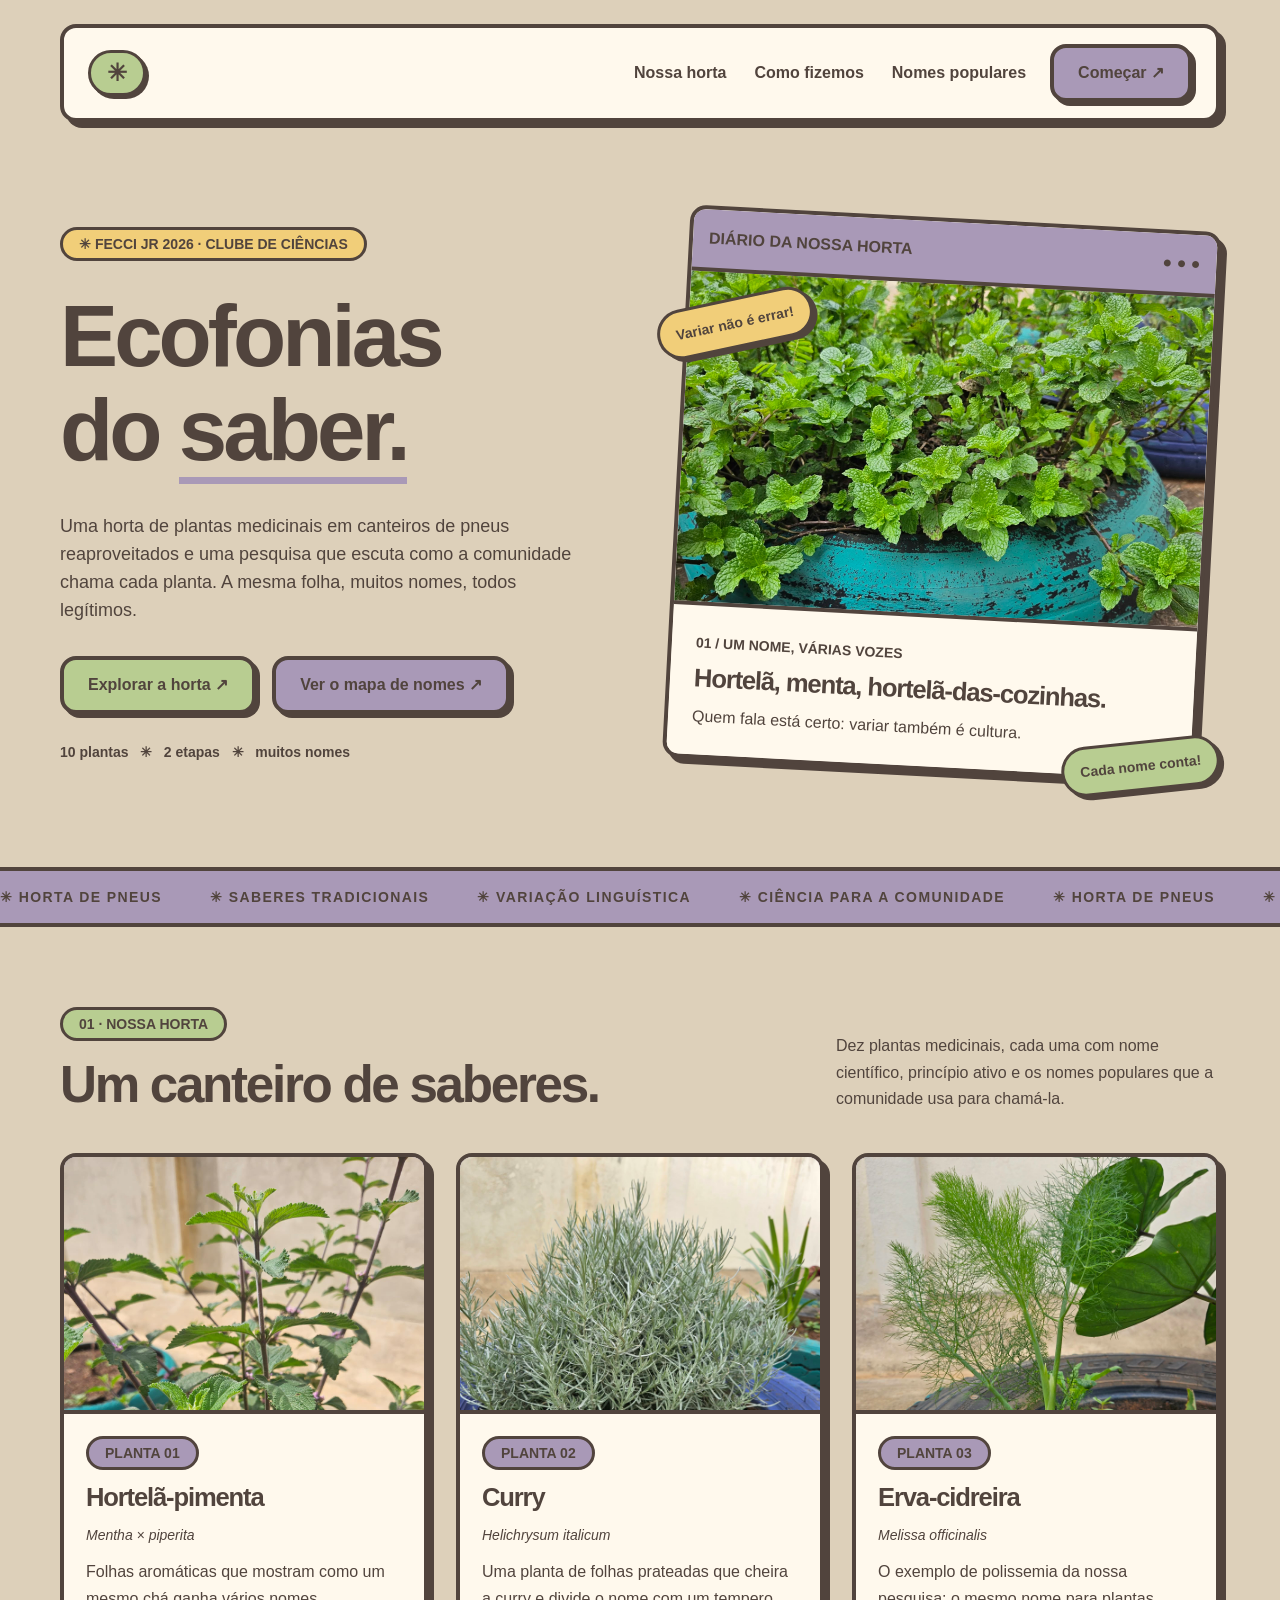
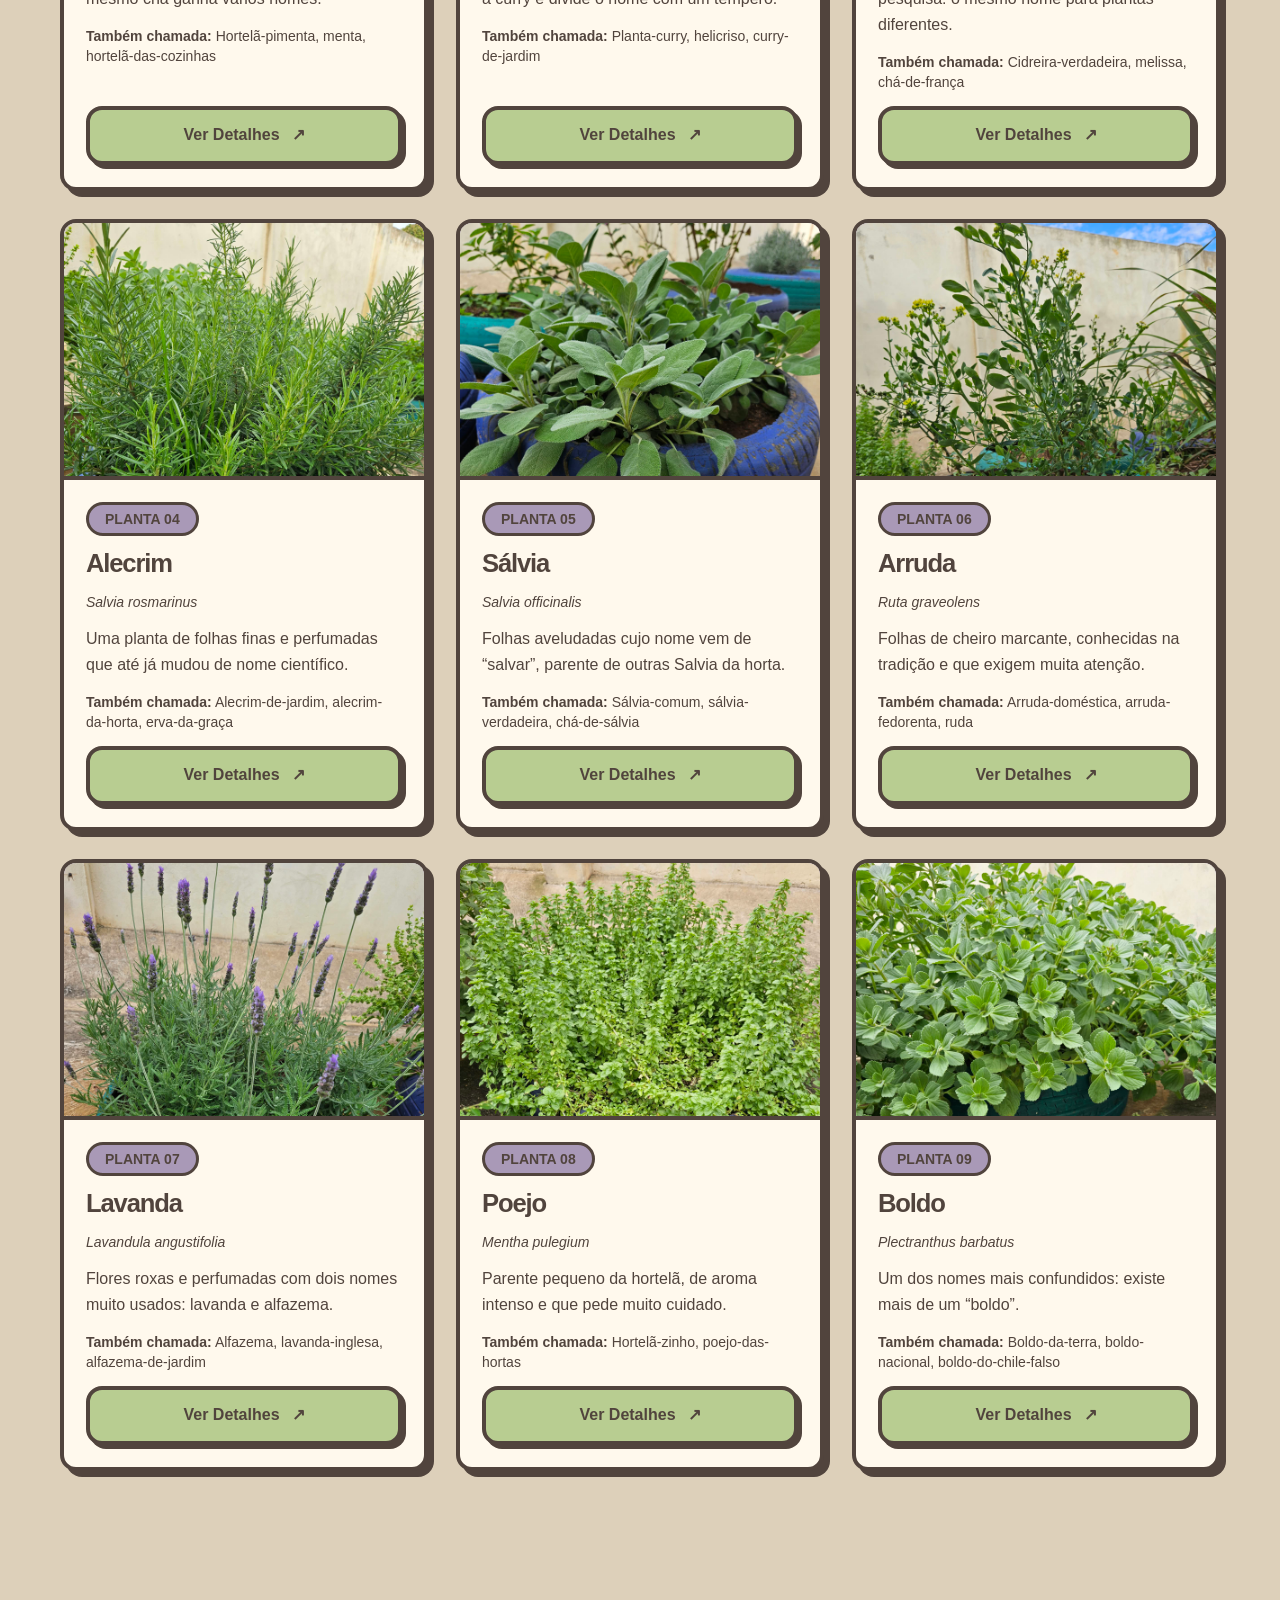
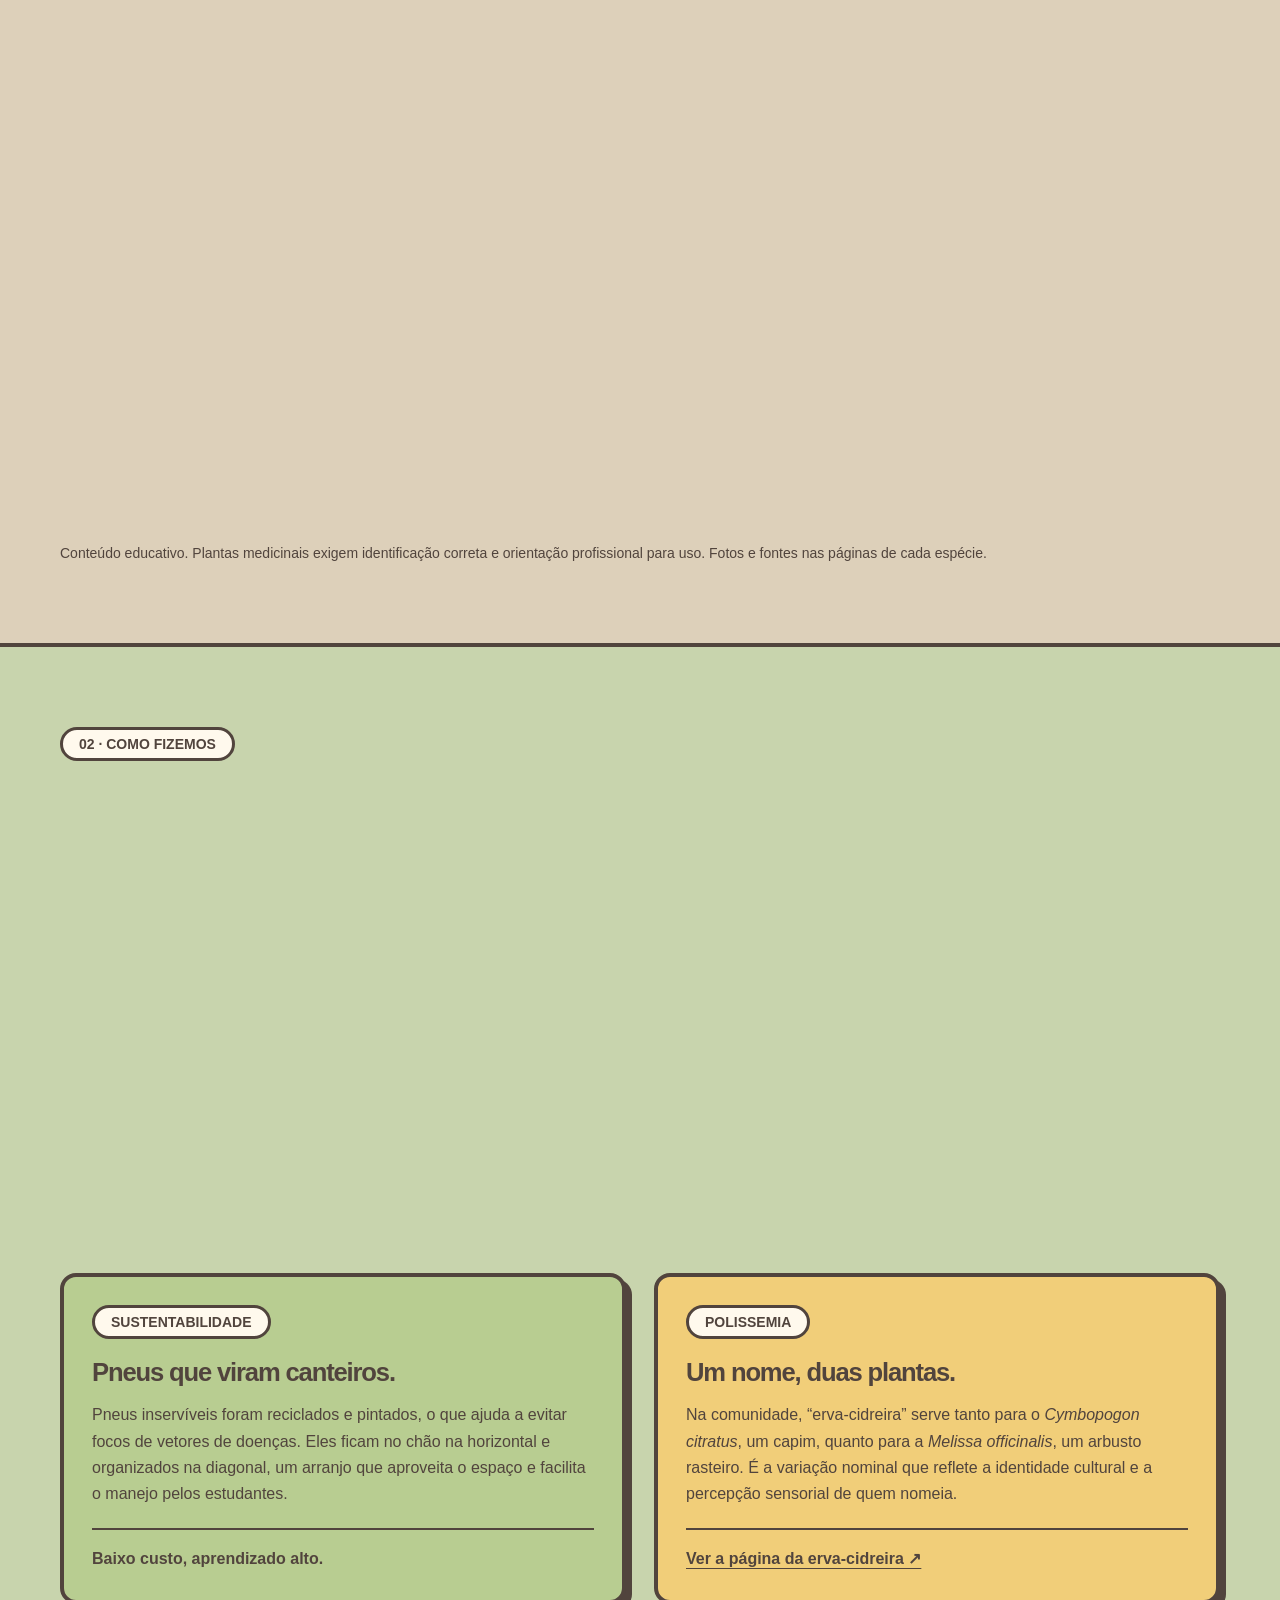
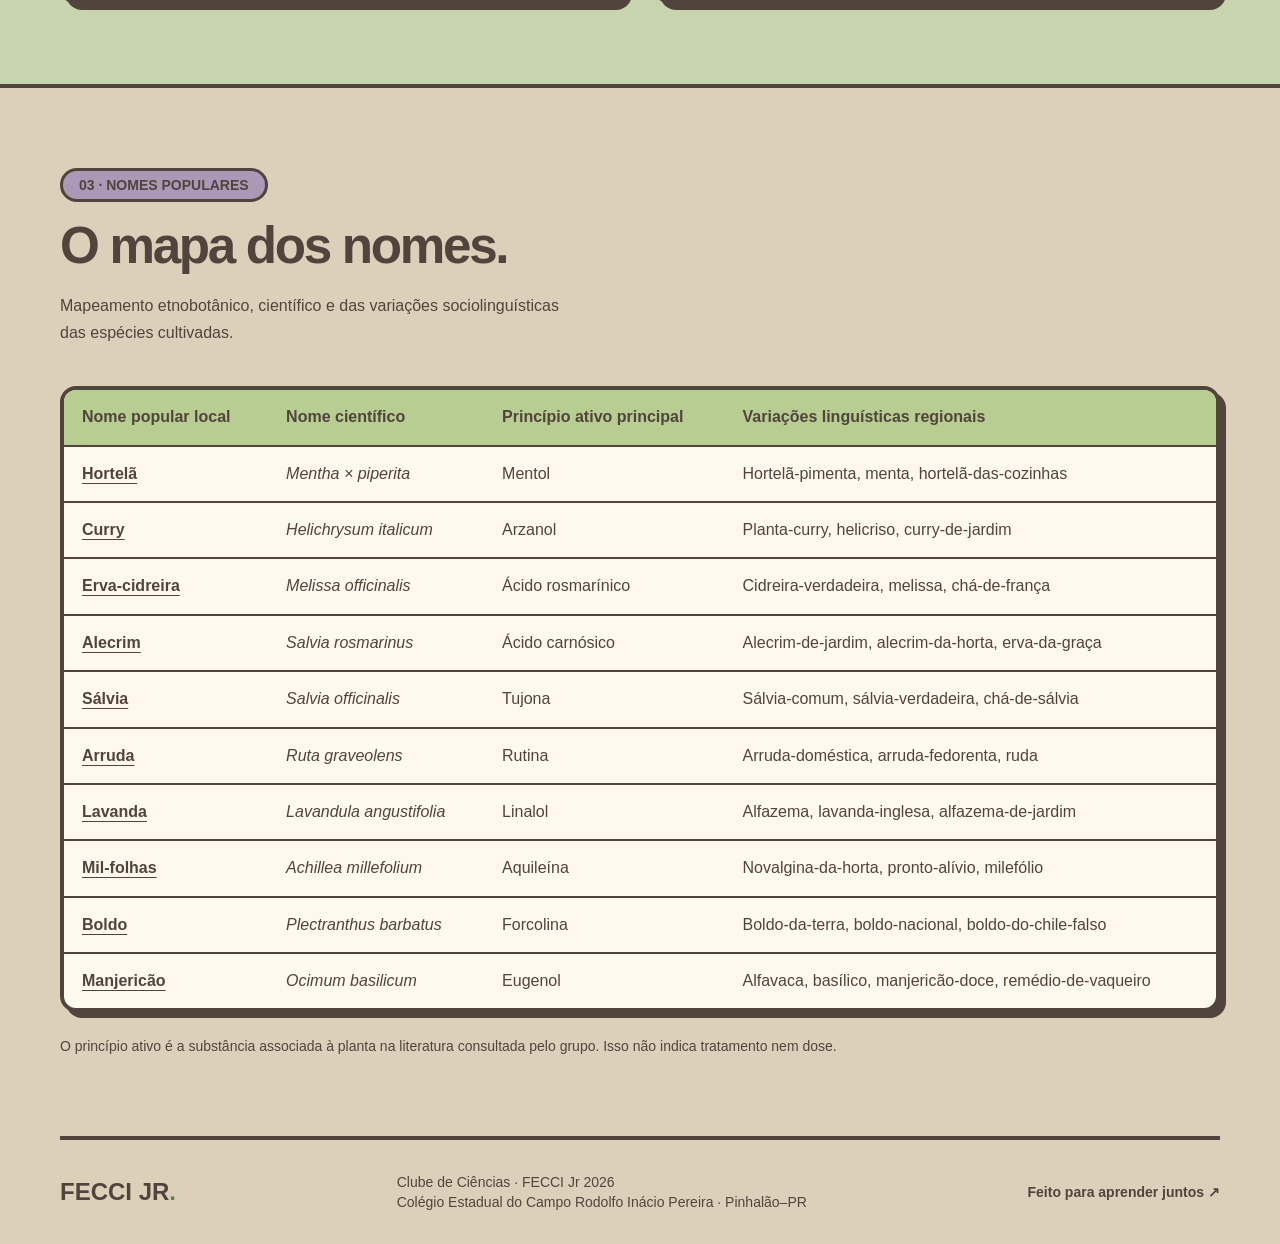
==== commit 08293134: "Fix image file names for Alecrim and Arruda" ====
--- a/index.html
+++ b/index.html
@@ -95,7 +95,7 @@
           </article>
           <article class="box plant-card">
             <div class="photo-frame photo-card">
-              <img src="assets/alecrim.jpeg" alt="Alecrim (Salvia rosmarinus)" width="960" height="720" loading="lazy" onerror="this.remove()" />
+              <img src="assets/Alecrim.jpeg" alt="Alecrim (Salvia rosmarinus)" width="960" height="720" loading="lazy" onerror="this.remove()" />
             </div>
             <div class="card-body">
               <span class="badge bg-lavanda">PLANTA 04</span>
@@ -121,7 +121,7 @@
           </article>
           <article class="box plant-card">
             <div class="photo-frame photo-card">
-              <img src="assets/Arruda.jpeg" alt="Arruda (Ruta graveolens)" width="960" height="720" loading="lazy" onerror="this.remove()" />
+              <img src="assets/arruda.jpeg" alt="Arruda (Ruta graveolens)" width="960" height="720" loading="lazy" onerror="this.remove()" />
             </div>
             <div class="card-body">
               <span class="badge bg-lavanda">PLANTA 06</span>
